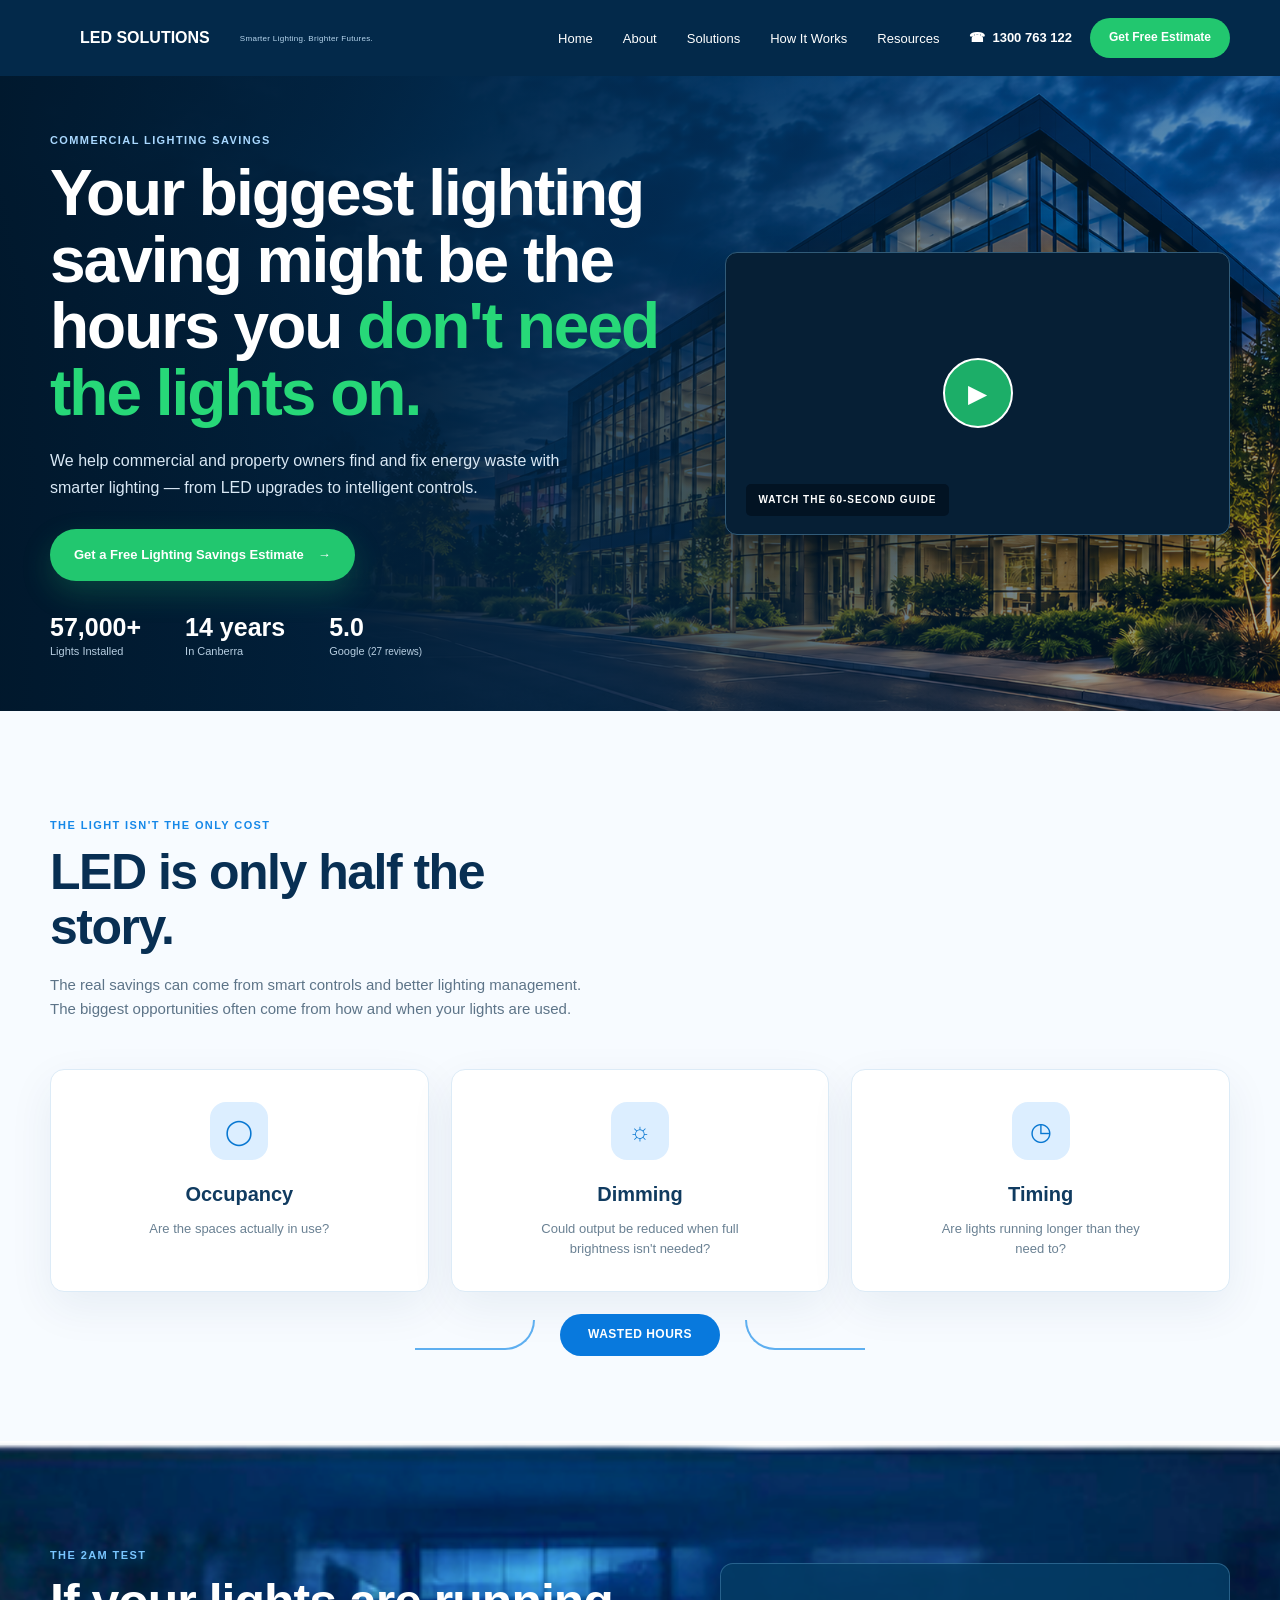
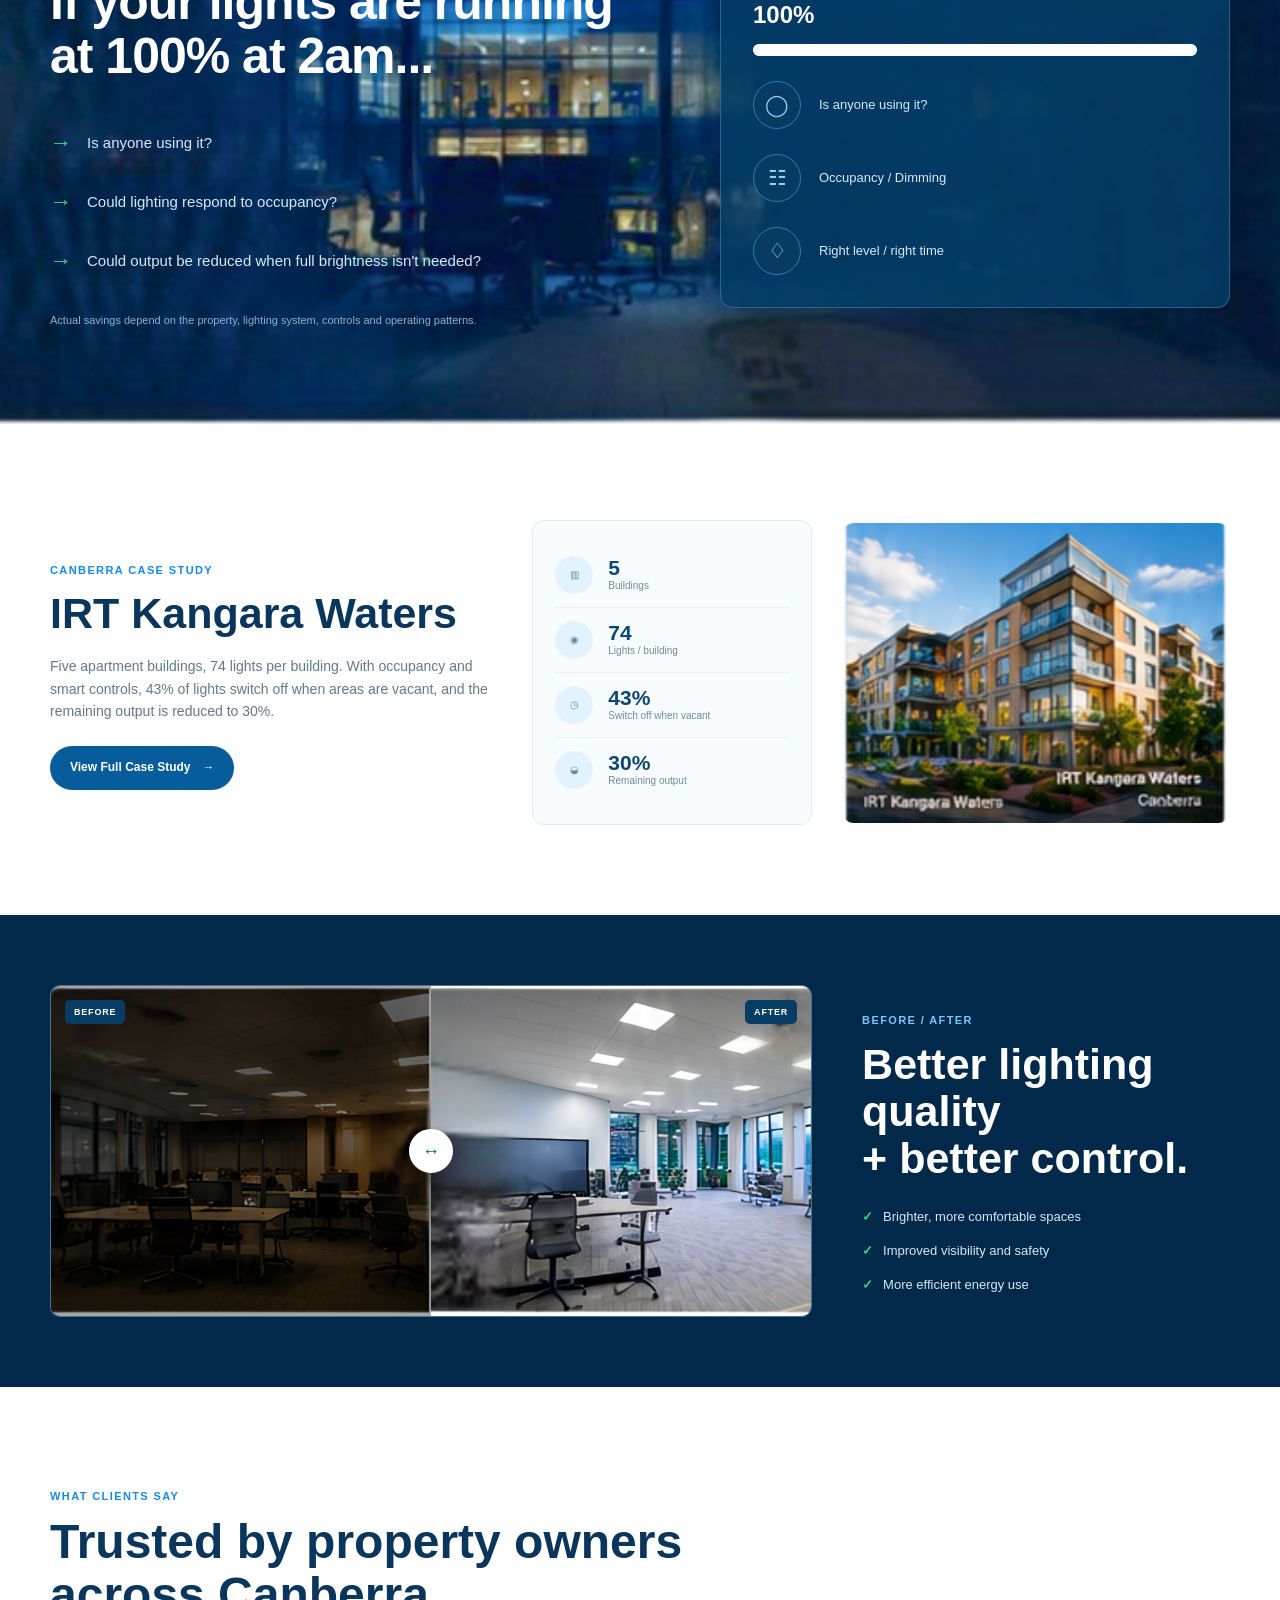
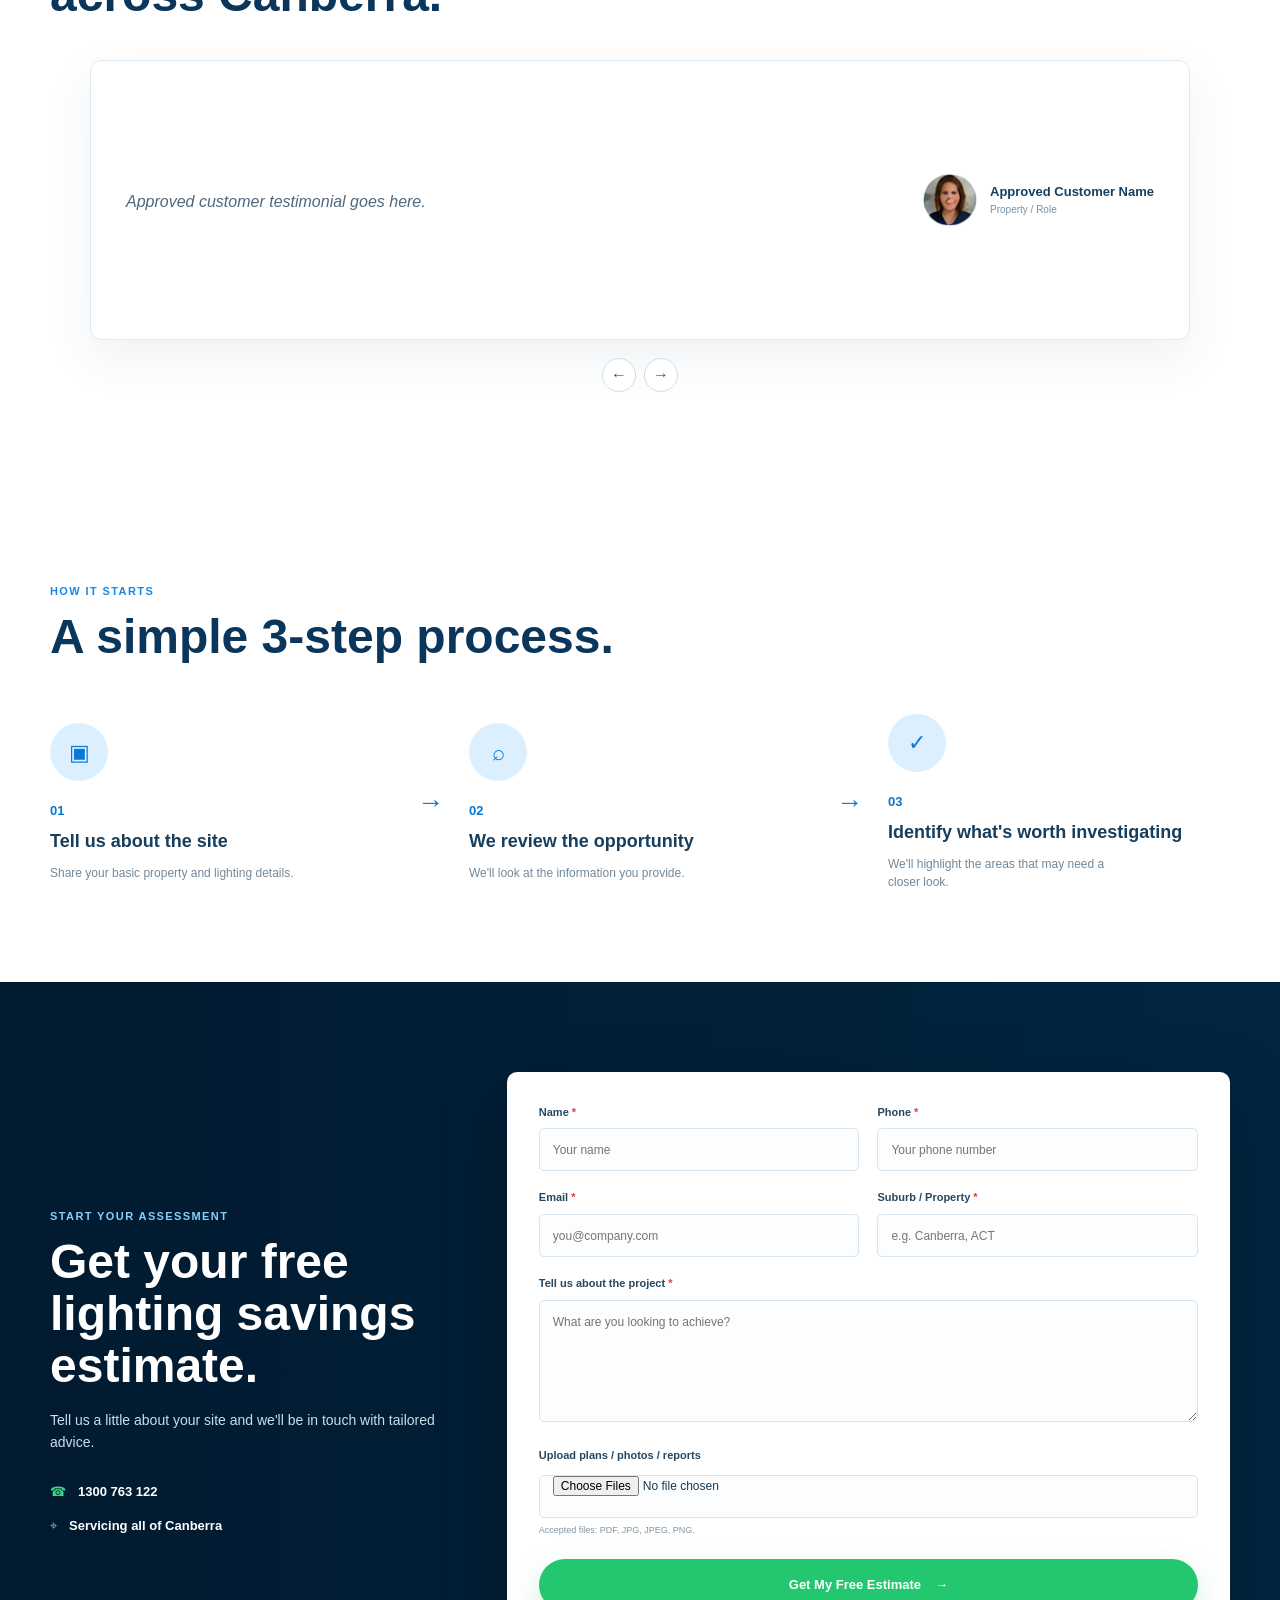
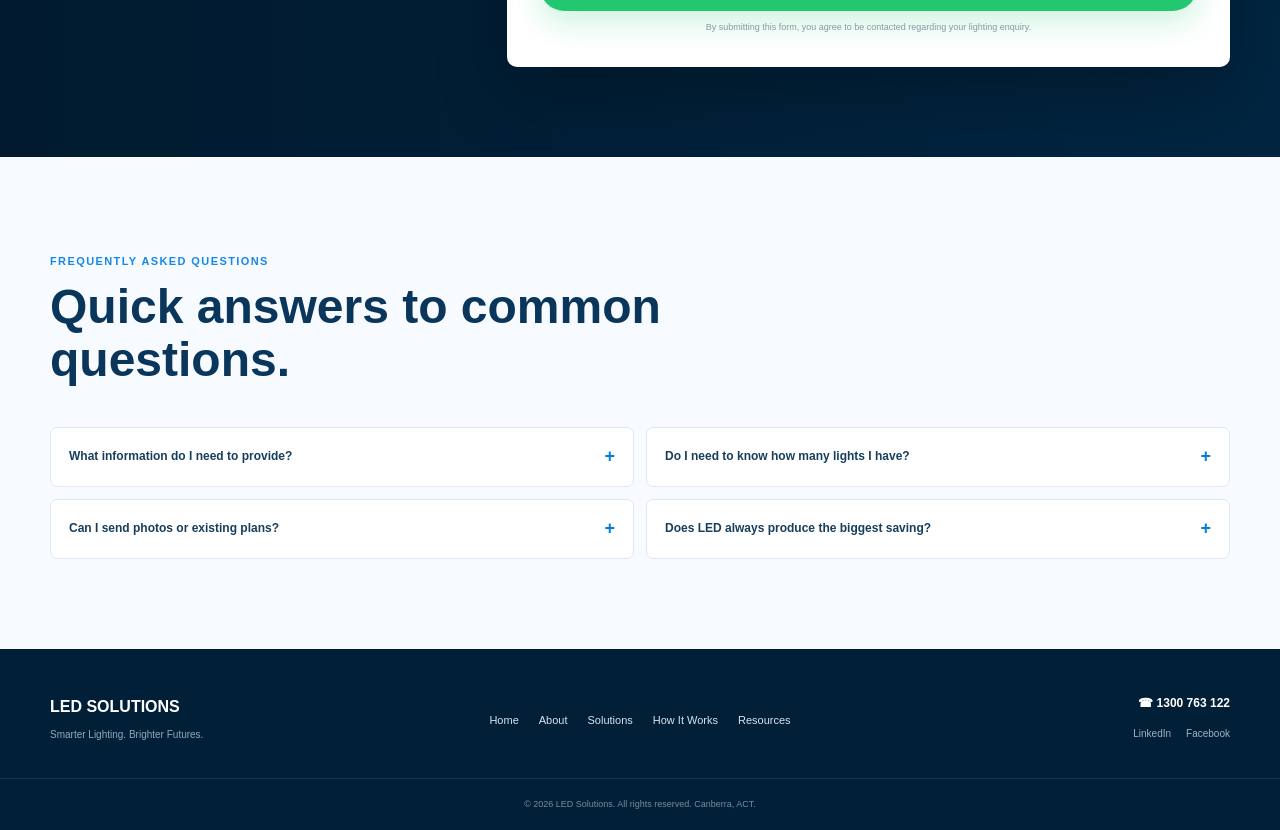
==== index.html @ 2a9ddc17 "Add files via upload" ====
<!DOCTYPE html>
<html lang="en">
<head>
    <meta charset="UTF-8">
    <meta name="viewport" content="width=device-width, initial-scale=1.0">

    <title>Commercial Lighting Savings | LED Solutions</title>

    <meta
        name="description"
        content="Discover where smarter commercial lighting controls can help reduce wasted lighting hours. Get a free lighting savings estimate from LED Solutions."
    >

    <link rel="stylesheet" href="css/home.css">
</head>

<body>

    <header class="site-header">

        <div class="container header-container">

            <!-- Logo -->
            <a href="index.html" class="logo">
                <a href="index.html" class="logo-left" ><b>LED SOLUTIONS</b></a>

                <span class="logo-tagline">
                    Smarter Lighting. Brighter Futures.
                </span>
            </a>


            <!-- Main Navigation -->
            <nav class="main-navigation" aria-label="Main navigation">

                <ul class="nav-list">

                    <li>
                        <a href="index.html">Home</a>
                    </li>

                    <li>
                        <a href="#about">About</a>
                    </li>

                    <li>
                        <a href="#solutions">Solutions</a>
                    </li>

                    <li>
                        <a href="#process">How It Works</a>
                    </li>

                    <li>
                        <a href="#resources">Resources</a>
                    </li>

                </ul>

            </nav>


            <!-- Header Actions -->
            <div class="header-actions">

                <a
                    href="tel:1300763122"
                    class="phone-link"
                >
                    <span class="phone-icon">☎</span>
                    <span>1300 763 122</span>
                </a>

                <a
                    href="#estimate"
                    class="header-cta"
                >
                    Get Free Estimate
                </a>

            </div>

        </div>

    </header>



    <main id="home">

        <section class="hero-section">

            <div class="hero-background">

                <img
                    src="image/image1.png"
                    alt="Commercial building illuminated at night"
                >

            </div>


            <div class="container hero-container">

                <div class="hero-content">

                    <span class="eyebrow">
                        Commercial Lighting Savings
                    </span>


                    <h1>
                        Your biggest lighting saving might be the hours
                        you <span>don't need the lights on.</span>
                    </h1>


                    <p class="hero-description">
                        We help commercial and property owners find and fix
                        energy waste with smarter lighting — from LED upgrades
                        to intelligent controls.
                    </p>


                    <a
                        href="#estimate"
                        class="primary-button"
                    >
                        Get a Free Lighting Savings Estimate
                        <span aria-hidden="true">→</span>
                    </a>


                    <!-- Trust / Proof -->
                    <div class="hero-stats">

                        <div class="hero-stat">

                            <strong>57,000+</strong>

                            <span>
                                Lights Installed
                            </span>

                        </div>


                        <div class="hero-stat">

                            <strong>14 years</strong>

                            <span>
                                In Canberra
                            </span>

                        </div>


                        <div class="hero-stat">

                            <strong>5.0</strong>

                            <span>
                                Google
                                <small>(27 reviews)</small>
                            </span>

                        </div>

                    </div>

                </div>



                <!-- VSL -->
                <div class="hero-video">
                    <video class="hero-video-player" preload="metadata" poster="images/video-poster.jpg">
                        <source src="videos/commercial_led_lighting_retrofit_60s.mp4" type="video/mp4">
                        Browser Anda tidak mendukung video HTML5.
                    </video>
                    <button class="video-play-button" aria-label="Play video">
                        ▶
                    </button>
                    <div class="video-overlay">
                        <span>WATCH THE 60-SECOND GUIDE</span>
                    </div>
                </div>

            </div>

        </section>

        <section
            id="solutions"
            class="lighting-factors-section"
        >

            <div class="container">

                <div class="section-introduction">

                    <span class="eyebrow">
                        The Light Isn't The Only Cost
                    </span>

                    <h2>
                        LED is only half the story.
                    </h2>

                    <p>
                        The real savings can come from smart controls and
                        better lighting management. The biggest opportunities
                        often come from how and when your lights are used.
                    </p>

                </div>



                <div class="lighting-factors">

                    <!-- Occupancy -->
                    <article class="factor-card">

                        <div class="factor-icon">
                            <span aria-hidden="true">◯</span>
                        </div>

                        <h3>
                            Occupancy
                        </h3>

                        <p>
                            Are the spaces actually in use?
                        </p>

                    </article>


                    <!-- Dimming -->
                    <article class="factor-card">

                        <div class="factor-icon">
                            <span aria-hidden="true">☼</span>
                        </div>

                        <h3>
                            Dimming
                        </h3>

                        <p>
                            Could output be reduced when full brightness
                            isn't needed?
                        </p>

                    </article>


                    <!-- Timing -->
                    <article class="factor-card">

                        <div class="factor-icon">
                            <span aria-hidden="true">◷</span>
                        </div>

                        <h3>
                            Timing
                        </h3>

                        <p>
                            Are lights running longer than they need to?
                        </p>

                    </article>

                </div>



                <div class="wasted-hours">

                    <span class="connector connector-left"></span>

                    <strong>
                        WASTED HOURS
                    </strong>

                    <span class="connector connector-right"></span>

                </div>

            </div>

        </section>

        <section class="two-am-section">

            <div class="two-am-background">

                <img
                    src="image/Desain tanpa judul (6).png"
                    alt="Commercial office at night"
                >

            </div>


            <div class="container two-am-container">

                <div class="two-am-content">

                    <span class="eyebrow">
                        The 2AM Test
                    </span>


                    <h2>
                        If your lights are running
                        at 100% at 2am...
                    </h2>


                    <div class="two-am-questions">

                        <div class="question-item">

                            <span class="question-arrow">
                                →
                            </span>

                            <p>
                                Is anyone using it?
                            </p>

                        </div>


                        <div class="question-item">

                            <span class="question-arrow">
                                →
                            </span>

                            <p>
                                Could lighting respond to occupancy?
                            </p>

                        </div>


                        <div class="question-item">

                            <span class="question-arrow">
                                →
                            </span>

                            <p>
                                Could output be reduced when full
                                brightness isn't needed?
                            </p>

                        </div>

                    </div>


                    <p class="section-note">
                        Actual savings depend on the property, lighting
                        system, controls and operating patterns.
                    </p>

                </div>



                <!-- Lighting Logic Diagram -->

                <div class="lighting-logic-card">

                    <div class="lighting-percentage">

                        <strong>100%</strong>

                        <div class="percentage-bar">
                            <span></span>
                        </div>

                    </div>


                    <div class="logic-step">

                        <span class="logic-icon">
                            ◯
                        </span>

                        <p>
                            Is anyone using it?
                        </p>

                    </div>


                    <div class="logic-step">

                        <span class="logic-icon">
                            ☷
                        </span>

                        <p>
                            Occupancy / Dimming
                        </p>

                    </div>


                    <div class="logic-step">

                        <span class="logic-icon">
                            ♢
                        </span>

                        <p>
                            Right level / right time
                        </p>

                    </div>

                </div>

            </div>

        </section>

        <section class="case-study-section">

            <div class="container case-study-container">

                <div class="case-study-content">

                    <span class="eyebrow">
                        Canberra Case Study
                    </span>


                    <h2>
                        IRT Kangara Waters
                    </h2>


                    <p>
                        Five apartment buildings, 74 lights per building.
                        With occupancy and smart controls, 43% of lights
                        switch off when areas are vacant, and the remaining
                        output is reduced to 30%.
                    </p>


                    <a
                        href="#"
                        class="secondary-button"
                    >
                        View Full Case Study
                        <span aria-hidden="true">→</span>
                    </a>

                </div>



                <!-- Case Study Metrics -->

                <div class="case-study-metrics">

                    <div class="metric">

                        <span class="metric-icon">
                            ▥
                        </span>

                        <div>
                            <strong>5</strong>

                            <span>
                                Buildings
                            </span>
                        </div>

                    </div>


                    <div class="metric">

                        <span class="metric-icon">
                            ◉
                        </span>

                        <div>
                            <strong>74</strong>

                            <span>
                                Lights / building
                            </span>
                        </div>

                    </div>


                    <div class="metric">

                        <span class="metric-icon">
                            ◷
                        </span>

                        <div>
                            <strong>43%</strong>

                            <span>
                                Switch off when vacant
                            </span>
                        </div>

                    </div>


                    <div class="metric">

                        <span class="metric-icon">
                            ◒
                        </span>

                        <div>
                            <strong>30%</strong>

                            <span>
                                Remaining output
                            </span>
                        </div>

                    </div>

                </div>



                <!-- Case Study Image -->

                <div class="case-study-image">

                    <img
                        src="image/Desain tanpa judul (7).png"
                        alt="IRT Kangara Waters in Canberra"
                    >

                    <span class="image-caption">
                        
                    </span>

                </div>

            </div>

        </section>

        <section class="before-after-section">

            <div class="container before-after-container">

                <div class="before-after-visual">

                    <!--
                        Replace these images with approved client assets.
                    -->

                    <div class="before-image">

                        <span class="comparison-label">
                            BEFORE
                        </span>

                        <img
                            src="image/Desain tanpa judul (9).png"
                            alt="Commercial lighting before improvement"
                        >

                    </div>


                    <div class="after-image">

                        <span class="comparison-label">
                            AFTER
                        </span>

                        <img
                            src="image/Desain tanpa judul (8).png"
                            alt="Commercial lighting after improvement"
                        >

                    </div>


                    <button
                        type="button"
                        class="comparison-handle"
                        aria-label="Compare before and after lighting"
                    >
                        ↔
                    </button>

                </div>



                <div class="before-after-content">

                    <span class="eyebrow">
                        Before / After
                    </span>


                    <h2>
                        Better lighting quality
                        <br>
                        + better control.
                    </h2>


                    <ul class="benefit-list">

                        <li>
                            <span>✓</span>
                            Brighter, more comfortable spaces
                        </li>

                        <li>
                            <span>✓</span>
                            Improved visibility and safety
                        </li>

                        <li>
                            <span>✓</span>
                            More efficient energy use
                        </li>

                    </ul>

                </div>

            </div>

        </section>

        <section class="testimonials-section">

            <div class="container">

                <div class="section-heading">

                    <span class="eyebrow">
                        What Clients Say
                    </span>


                    <h2>
                        Trusted by property owners
                        across Canberra.
                    </h2>

                </div>



                <div class="testimonial-card">
                
                    <div class="testimonial-quote">

                        <span class="quote-mark">
                            
                        </span>

                        <!--
                            IMPORTANT:
                            Replace this placeholder with an approved
                            customer testimonial supplied by the client.
                        -->

                        <blockquote>
                            Approved customer testimonial goes here.
                        </blockquote>

                    </div>


                    <div class="testimonial-author">

                        <div class="testimonial-avatar">

                            <img
                                src="image/Desain tanpa judul (10).png"
                                alt="Customer testimonial"
                            >

                        </div>


                        <div>

                            <strong>
                                Approved Customer Name
                            </strong>

                            <span>
                                Property / Role
                            </span>

                        </div>

                    </div>

                </div>



                <div class="testimonial-controls">

                    <button
                        type="button"
                        aria-label="Previous testimonial"
                    >
                        ←
                    </button>

                    <button
                        type="button"
                        aria-label="Next testimonial"
                    >
                        →
                    </button>

                </div>

            </div>

        </section>

        <section
            id="process"
            class="process-section"
        >

            <div class="container">

                <div class="section-heading">

                    <span class="eyebrow">
                        How It Starts
                    </span>


                    <h2>
                        A simple 3-step process.
                    </h2>

                </div>



                <div class="process-steps">

                    <!-- Step 01 -->
                    <article class="process-step">

                        <div class="process-icon">
                            <span aria-hidden="true">▣</span>
                        </div>


                        <div class="process-number">
                            01
                        </div>


                        <h3>
                            Tell us about the site
                        </h3>


                        <p>
                            Share your basic property and lighting details.
                        </p>

                    </article>



                    <span
                        class="process-arrow"
                        aria-hidden="true"
                    >
                        →
                    </span>



                    <!-- Step 02 -->
                    <article class="process-step">

                        <div class="process-icon">
                            <span aria-hidden="true">⌕</span>
                        </div>


                        <div class="process-number">
                            02
                        </div>


                        <h3>
                            We review the opportunity
                        </h3>


                        <p>
                            We'll look at the information you provide.
                        </p>

                    </article>



                    <span
                        class="process-arrow"
                        aria-hidden="true"
                    >
                        →
                    </span>



                    <!-- Step 03 -->
                    <article class="process-step">

                        <div class="process-icon">
                            <span aria-hidden="true">✓</span>
                        </div>


                        <div class="process-number">
                            03
                        </div>


                        <h3>
                            Identify what's worth investigating
                        </h3>


                        <p>
                            We'll highlight the areas that may need
                            a closer look.
                        </p>

                    </article>

                </div>

            </div>

        </section>

        <section
            id="estimate"
            class="estimate-section"
        >

            <div class="estimate-background">

                <img
                    src="assets/images/commercial-building-evening.jpg"
                    alt=""
                    aria-hidden="true"
                >

            </div>


            <div class="container estimate-container">

                <div class="estimate-introduction">

                    <span class="eyebrow">
                        Start Your Assessment
                    </span>


                    <h2>
                        Get your free lighting
                        savings estimate.
                    </h2>


                    <p>
                        Tell us a little about your site and we'll be
                        in touch with tailored advice.
                    </p>


                    <div class="contact-details">

                        <a
                            href="tel:1300763122"
                            class="contact-detail"
                        >
                            <span>☎</span>
                            <strong>1300 763 122</strong>
                        </a>


                        <div class="contact-detail">

                            <span>⌖</span>

                            <strong>
                                Servicing all of Canberra
                            </strong>

                        </div>

                    </div>

                </div>



                <!-- Lead Form -->

                <form
                    class="estimate-form"
                    id="lighting-estimate-form"
                    action="#"
                    method="post"
                    enctype="multipart/form-data"
                >

                    <div class="form-row">

                        <div class="form-group">

                            <label for="name">
                                Name
                                <span>*</span>
                            </label>

                            <input
                                type="text"
                                id="name"
                                name="name"
                                placeholder="Your name"
                                required
                            >

                        </div>


                        <div class="form-group">

                            <label for="phone">
                                Phone
                                <span>*</span>
                            </label>

                            <input
                                type="tel"
                                id="phone"
                                name="phone"
                                placeholder="Your phone number"
                                required
                            >

                        </div>

                    </div>



                    <div class="form-row">

                        <div class="form-group">

                            <label for="email">
                                Email
                                <span>*</span>
                            </label>

                            <input
                                type="email"
                                id="email"
                                name="email"
                                placeholder="you@company.com"
                                required
                            >

                        </div>


                        <div class="form-group">

                            <label for="property">
                                Suburb / Property
                                <span>*</span>
                            </label>

                            <input
                                type="text"
                                id="property"
                                name="property"
                                placeholder="e.g. Canberra, ACT"
                                required
                            >

                        </div>

                    </div>



                    <div class="form-group">

                        <label for="project-details">
                            Tell us about the project
                            <span>*</span>
                        </label>

                        <textarea
                            id="project-details"
                            name="project_details"
                            rows="5"
                            placeholder="What are you looking to achieve?"
                            required
                        ></textarea>

                    </div>



                    <div class="form-group">

                        <label for="attachments">
                            Upload plans / photos / reports
                        </label>

                        <input
                            type="file"
                            id="attachments"
                            name="attachments[]"
                            accept=".pdf,.jpg,.jpeg,.png"
                            multiple
                        >

                        <small>
                            Accepted files: PDF, JPG, JPEG, PNG.
                        </small>

                    </div>



                    <button
                        type="submit"
                        class="primary-button form-submit"
                    >
                        Get My Free Estimate
                        <span aria-hidden="true">→</span>
                    </button>


                    <p class="form-disclaimer">
                        By submitting this form, you agree to be contacted
                        regarding your lighting enquiry.
                    </p>

                </form>

            </div>

        </section>

        <section
            id="resources"
            class="faq-section"
        >

            <div class="container">

                <div class="section-heading">

                    <span class="eyebrow">
                        Frequently Asked Questions
                    </span>


                    <h2>
                        Quick answers to common questions.
                    </h2>

                </div>



                <div class="faq-list">

                    <details class="faq-item">

                        <summary>
                            What information do I need to provide?

                            <span aria-hidden="true">
                                +
                            </span>
                        </summary>

                        <div class="faq-answer">

                            <p>
                                Basic property and lighting information
                                is enough to start. You can also upload
                                relevant plans, photos or reports.
                            </p>

                        </div>

                    </details>



                    <details class="faq-item">

                        <summary>
                            Do I need to know how many lights I have?

                            <span aria-hidden="true">
                                +
                            </span>
                        </summary>

                        <div class="faq-answer">

                            <p>
                                No. Provide whatever information you have
                                available and the team can review the
                                opportunity from there.
                            </p>

                        </div>

                    </details>



                    <details class="faq-item">

                        <summary>
                            Can I send photos or existing plans?

                            <span aria-hidden="true">
                                +
                            </span>
                        </summary>

                        <div class="faq-answer">

                            <p>
                                Yes. The enquiry form allows you to upload
                                relevant plans, photos and reports.
                            </p>

                        </div>

                    </details>



                    <details class="faq-item">

                        <summary>
                            Does LED always produce the biggest saving?

                            <span aria-hidden="true">
                                +
                            </span>
                        </summary>

                        <div class="faq-answer">

                            <p>
                                Not necessarily. Lighting controls,
                                occupancy patterns, dimming and operating
                                hours can also affect the opportunity.
                            </p>

                        </div>

                    </details>

                </div>

            </div>

        </section>



    </main>

    <footer class="site-footer">

        <div class="container footer-container">

            <div class="footer-brand">

                <a href="index.html" class="logo"><b>LED SOLUTIONS</b></a>
                <p>
                    Smarter Lighting. Brighter Futures.
                </p>

            </div>



            <nav
                class="footer-navigation"
                aria-label="Footer navigation"
            >

                <ul>

                    <li>
                        <a href="index.html">Home</a>
                    </li>

                    <li>
                        <a href="#about">About</a>
                    </li>

                    <li>
                        <a href="#solutions">Solutions</a>
                    </li>

                    <li>
                        <a href="#process">How It Works</a>
                    </li>

                    <li>
                        <a href="#resources">Resources</a>
                    </li>

                </ul>

            </nav>



            <div class="footer-contact">

                <a href="tel:1300763122">
                    ☎ 1300 763 122
                </a>

                <div class="social-links">

                    <a
                        href="#"
                        aria-label="LinkedIn"
                    >
                        LinkedIn
                    </a>

                    <a
                        href="#"
                        aria-label="Facebook"
                    >
                        Facebook
                    </a>

                </div>

            </div>
        </div>



        <div class="footer-bottom">
            <p>
                © 2026 LED Solutions.
                All rights reserved.
                Canberra, ACT.
            </p>

        </div>

    </footer>

    <div class="mobile-sticky-cta">

        <a
            href="tel:1300763122"
            class="mobile-phone-button"
        >
            ☎
            <span>1300 763 122</span>
        </a>

        <a
            href="#estimate"
            class="mobile-estimate-button"
        >
            Get Estimate
        </a>

    </div>

</body>

<script src="javascript/home.js"></script>
</html>
---- css/home.css ----
* {
    margin: 0;
    padding: 0;
    box-sizing: border-box;
}

html {
    scroll-behavior: smooth;
}

body {
    font-family: Arial, Helvetica, sans-serif;
    background: #ffffff;
    color: #102a43;
    line-height: 1.6;
    overflow-x: hidden;
}

img {
    display: block;
    width: 100%;
    max-width: 100%;
}

a {
    color: #102a43;
    text-decoration: none;
}

button,
input,
textarea {
    font: inherit;
}

button {
    cursor: pointer;
}

ul {
    list-style: none;
}

.container {
    width: min(1180px, calc(100% - 48px));
    margin: 0 auto;
}

.site-header {
    position: relative;
    z-index: 100;
    width: 100%;
    background: #03294a;
    color: #ffffff;
}

.header-container {
    min-height: 76px;
    display: flex;
    align-items: center;
    justify-content: space-between;
    gap: 30px;
}

.logo {
    display: inline-flex;
    flex-direction: column;
    align-items: flex-start;
    color: #ffffff;
}

.logo-left {
    text-decoration: none;
    color: #fff;
}

.logo-tagline {
    margin-top: 2px;
    color: #b8d7ef;
    font-size: 8px;
    letter-spacing: 0.3px;
}

.main-navigation {
    margin-left: auto;
}

.nav-list {
    display: flex;
    align-items: center;
    gap: 30px;
}

.nav-list a {
    position: relative;
    color: #ffffff;
    font-size: 13px;
    font-weight: 500;
    transition: color 0.25s ease;
}

.nav-list a:hover {
    color: #46d88a;
}

.nav-list a::after {
    content: "";
    position: absolute;
    left: 0;
    bottom: -7px;
    width: 0;
    height: 2px;
    background: #46d88a;
    transition: width 0.25s ease;
}

.nav-list a:hover::after {
    width: 100%;
}

.header-actions {
    display: flex;
    align-items: center;
    gap: 18px;
}

.phone-link {
    display: flex;
    align-items: center;
    gap: 7px;
    color: #ffffff;
    font-size: 13px;
    font-weight: 600;
    white-space: nowrap;
}

.phone-link:hover {
    color: #46d88a;
}

.phone-icon {
    color: #ffffff;
}

.header-cta {
    display: inline-flex;
    align-items: center;
    justify-content: center;
    min-height: 40px;
    padding: 0 19px;
    border-radius: 22px;
    background: #22c76f;
    color: #ffffff;
    font-size: 12px;
    font-weight: 700;
    transition: background 0.25s ease, transform 0.25s ease;
}

.header-cta:hover {
    background: #18ad5d;
    color: #ffffff;
    transform: translateY(-2px);
}

.hero-section {
    position: relative;
    min-height: 560px;
    display: flex;
    align-items: center;
    overflow: hidden;
    background: #03294a;
    color: #ffffff;
}

.hero-background {
    position: absolute;
    inset: 0;
    z-index: 0;
}

.hero-background::after {
    content: "";
    position: absolute;
    inset: 0;
    background: linear-gradient(90deg, rgba(1, 24, 44, 0.96) 0%, rgba(2, 37, 67, 0.82) 45%, rgba(2, 37, 67, 0.35) 100%);
}

.hero-background img {
    width: 100%;
    height: 100%;
    object-fit: cover;
}

.hero-container {
    position: relative;
    z-index: 2;
    min-height: 560px;
    display: grid;
    grid-template-columns: 1fr 0.82fr;
    align-items: center;
    gap: 60px;
    padding-top: 50px;
    padding-bottom: 50px;
}

.hero-content {
    max-width: 650px;
}

.eyebrow {
    display: inline-block;
    margin-bottom: 13px;
    color: #1688e8;
    font-size: 11px;
    font-weight: 800;
    letter-spacing: 1.4px;
    line-height: 1.3;
    text-transform: uppercase;
}

.hero-section .eyebrow {
    color: #a9d8ff;
}

.hero-content h1 {
    max-width: 690px;
    color: #ffffff;
    font-size: clamp(40px, 5vw, 66px);
    font-weight: 800;
    line-height: 1.04;
    letter-spacing: -2px;
}

.hero-content h1 span {
    color: #27d878;
}

.hero-description {
    max-width: 560px;
    margin-top: 22px;
    color: #d9e8f5;
    font-size: 16px;
    line-height: 1.65;
}

.primary-button {
    display: inline-flex;
    align-items: center;
    justify-content: center;
    gap: 14px;
    min-height: 52px;
    margin-top: 28px;
    padding: 0 24px;
    border: none;
    border-radius: 28px;
    background: #22c76f;
    color: #ffffff;
    font-size: 13px;
    font-weight: 800;
    box-shadow: 0 12px 30px rgba(34, 199, 111, 0.22);
    transition: background 0.25s ease, transform 0.25s ease, box-shadow 0.25s ease;
}

.primary-button:hover {
    background: #17aa5b;
    color: #ffffff;
    transform: translateY(-3px);
    box-shadow: 0 16px 35px rgba(34, 199, 111, 0.32);
}

.hero-stats {
    display: flex;
    align-items: flex-start;
    gap: 44px;
    margin-top: 34px;
}

.hero-stat {
    display: flex;
    flex-direction: column;
    gap: 3px;
}

.hero-stat strong {
    color: #ffffff;
    font-size: 25px;
    font-weight: 800;
    line-height: 1;
}

.hero-stat span {
    color: #b7cee1;
    font-size: 11px;
}

.hero-stat small {
    color: #b7cee1;
    font-size: 10px;
}

.hero-video {
    position: relative;
    overflow: hidden;
    width: 100%;
    aspect-ratio: 16 / 9;
    border: 1px solid #315b78;
    border-radius: 12px;
    background: #061f35;
    box-shadow: 0 25px 60px rgba(0, 0, 0, 0.3);
}

.hero-video-player {
    display: block;
    width: 100%;
    height: 100%;
    object-fit: cover;
}

.video-overlay {
    position: absolute;
    left: 20px;
    bottom: 18px;
    z-index: 2;
    padding: 8px 12px;
    border-radius: 5px;
    background: rgba(0, 15, 30, 0.75);
    color: #ffffff;
    font-size: 10px;
    font-weight: 700;
    letter-spacing: 1px;
    pointer-events: none;
}

.video-play-button {
    position: absolute;
    top: 50%;
    left: 50%;
    z-index: 3;
    display: flex;
    align-items: center;
    justify-content: center;
    width: 70px;
    height: 70px;
    padding: 0;
    border: 2px solid #ffffff;
    border-radius: 50%;
    background: rgba(30, 190, 110, 0.9);
    color: #ffffff;
    font-size: 25px;
    transform: translate(-50%, -50%);
    cursor: pointer;
    transition: transform 0.3s ease, background 0.3s ease;
}

.video-play-button:hover {
    background: #20c878;
    transform: translate(-50%, -50%) scale(1.08);
}

.hero-video.playing .video-play-button {
    opacity: 0;
    pointer-events: none;
}

.lighting-factors-section {
    padding: 100px 0 85px;
    background: #f7fbff;
    color: #102a43;
}

.lighting-factors-section .section-introduction {
    max-width: 560px;
}

.lighting-factors-section h2 {
    color: #082f53;
    font-size: clamp(34px, 4vw, 50px);
    line-height: 1.1;
    letter-spacing: -1.5px;
}

.lighting-factors-section .section-introduction p {
    margin-top: 18px;
    color: #5d7488;
    font-size: 15px;
}

.lighting-factors {
    display: grid;
    grid-template-columns: repeat(3, 1fr);
    gap: 22px;
    margin-top: 48px;
}

.factor-card {
    min-height: 220px;
    padding: 32px 25px;
    border: 1px solid #dcebf7;
    border-radius: 14px;
    background: #ffffff;
    text-align: center;
    box-shadow: 0 15px 45px rgba(10, 62, 100, 0.07);
    transition: transform 0.25s ease, box-shadow 0.25s ease;
}

.factor-card:hover {
    transform: translateY(-7px);
    box-shadow: 0 20px 50px rgba(10, 62, 100, 0.13);
}

.factor-icon {
    width: 58px;
    height: 58px;
    display: flex;
    align-items: center;
    justify-content: center;
    margin: 0 auto 18px;
    border-radius: 16px;
    background: #dceeff;
    color: #0877d1;
    font-size: 25px;
}

.factor-card h3 {
    color: #103b60;
    font-size: 20px;
}

.factor-card p {
    max-width: 210px;
    margin: 9px auto 0;
    color: #6a8193;
    font-size: 13px;
    line-height: 1.55;
}

.wasted-hours {
    display: flex;
    align-items: center;
    justify-content: center;
    gap: 25px;
    margin-top: 22px;
}

.wasted-hours strong {
    min-width: 160px;
    padding: 11px 24px;
    border-radius: 30px;
    background: #0879dd;
    color: #ffffff;
    font-size: 12px;
    text-align: center;
    letter-spacing: 0.5px;
}

.connector {
    width: 120px;
    height: 30px;
    border-bottom: 2px solid #5eaff0;
}

.connector-left {
    border-right: 2px solid #5eaff0;
    border-radius: 0 0 40px 0;
}

.connector-right {
    border-left: 2px solid #5eaff0;
    border-radius: 0 0 0 40px;
}

.two-am-section {
    position: relative;
    overflow: hidden;
    padding: 100px 0;
    background: #03294a;
    color: #ffffff;
}

.two-am-background {
    position: absolute;
    inset: 0;
}

.two-am-background::after {
    content: "";
    position: absolute;
    inset: 0;
}

.two-am-background img {
    width: 100%;
    height: 100%;
    object-fit: cover;
}

.two-am-container {
    position: relative;
    z-index: 2;
    display: grid;
    grid-template-columns: 1fr 0.85fr;
    align-items: center;
    gap: 70px;
}

.two-am-section .eyebrow {
    color: #79c6ff;
}

.two-am-content h2 {
    max-width: 620px;
    color: #ffffff;
    font-size: clamp(34px, 4vw, 50px);
    line-height: 1.08;
    letter-spacing: -1px;
}

.two-am-questions {
    margin-top: 30px;
}

.question-item {
    display: flex;
    align-items: center;
    gap: 15px;
    padding: 12px 0;
}

.question-arrow {
    color: #39d981;
    font-size: 22px;
}

.question-item p {
    color: #d7e8f4;
    font-size: 15px;
}

.section-note {
    max-width: 470px;
    margin-top: 22px;
    color: #8eb2cb;
    font-size: 11px;
}

.lighting-logic-card {
    padding: 32px;
    border: 1px solid rgba(122, 193, 236, 0.3);
    border-radius: 13px;
    background: rgba(4, 61, 101, 0.83);
    box-shadow: 0 25px 60px rgba(0, 0, 0, 0.2);
}

.lighting-percentage strong {
    color: #ffffff;
    font-size: 24px;
}

.percentage-bar {
    width: 100%;
    height: 12px;
    margin-top: 10px;
    overflow: hidden;
    border-radius: 10px;
    background: #d8eaf7;
}

.percentage-bar span {
    display: block;
    width: 100%;
    height: 100%;
    border-radius: 10px;
    background: #ffffff;
}

.logic-step {
    display: flex;
    align-items: center;
    gap: 18px;
    margin-top: 25px;
}

.logic-icon {
    width: 48px;
    height: 48px;
    flex: 0 0 48px;
    display: flex;
    align-items: center;
    justify-content: center;
    border: 1px solid #287cb5;
    border-radius: 50%;
    background: #073b62;
    color: #8ed0ff;
    font-size: 21px;
}

.logic-step p {
    color: #d5e9f8;
    font-size: 13px;
}

.case-study-section {
    padding: 90px 0;
    background: #ffffff;
    color: #102a43;
}

.case-study-container {
    display: grid;
    grid-template-columns: 1.05fr 0.65fr 0.9fr;
    align-items: center;
    gap: 30px;
}

.case-study-content h2 {
    color: #0b365c;
    font-size: clamp(30px, 4vw, 43px);
    line-height: 1.1;
}

.case-study-content p {
    max-width: 500px;
    margin-top: 18px;
    color: #62798c;
    font-size: 14px;
}

.secondary-button {
    display: inline-flex;
    align-items: center;
    gap: 12px;
    margin-top: 24px;
    padding: 12px 20px;
    border-radius: 22px;
    background: #075c9c;
    color: #ffffff;
    font-size: 12px;
    font-weight: 700;
    transition: background 0.25s ease, transform 0.25s ease;
}

.secondary-button:hover {
    background: #034574;
    color: #ffffff;
    transform: translateY(-2px);
}

.case-study-metrics {
    padding: 22px;
    border: 1px solid #dcebf6;
    border-radius: 12px;
    background: #f8fcff;
}

.metric {
    display: flex;
    align-items: center;
    gap: 15px;
    padding: 13px 0;
    border-bottom: 1px solid #e4eff7;
}

.metric:last-child {
    border-bottom: none;
}

.metric-icon {
    width: 38px;
    height: 38px;
    display: flex;
    align-items: center;
    justify-content: center;
    border-radius: 50%;
    background: #e3f2ff;
    color: #0878d2;
}

.metric div {
    display: flex;
    flex-direction: column;
}

.metric strong {
    color: #0a4774;
    font-size: 21px;
    line-height: 1;
}

.metric span {
    color: #72889a;
    font-size: 10px;
}

.case-study-image {
    position: relative;
    overflow: hidden;
    min-height: 300px;
    border-radius: 12px;
}

.case-study-image img {
    width: 100%;
    height: 300px;
    object-fit: cover;
}

.image-caption {
    position: absolute;
    right: 14px;
    bottom: 12px;
    left: 14px;
    color: #ffffff;
    font-size: 10px;
    text-shadow: 0 2px 5px rgba(0, 0, 0, 0.6);
}

.before-after-section {
    padding: 70px 0;
    background: #03294a;
    color: #ffffff;
}

.before-after-container {
    display: grid;
    grid-template-columns: 1.45fr 0.7fr;
    align-items: center;
    gap: 50px;
}

.before-after-visual {
    position: relative;
    display: grid;
    grid-template-columns: 1fr 1fr;
    overflow: hidden;
    min-height: 330px;
    border: 1px solid #48728f;
    border-radius: 10px;
}

.before-image,
.after-image {
    position: relative;
    overflow: hidden;
}

.before-image img,
.after-image img {
    width: 100%;
    height: 330px;
    object-fit: cover;
}

.before-image img {
    filter: brightness(0.65);
}

.comparison-label {
    position: absolute;
    top: 14px;
    z-index: 3;
    padding: 5px 9px;
    border-radius: 5px;
    background: #073d62;
    color: #ffffff;
    font-size: 9px;
    font-weight: 800;
    letter-spacing: 0.8px;
}

.before-image .comparison-label {
    left: 14px;
}

.after-image .comparison-label {
    right: 14px;
}

.comparison-handle {
    position: absolute;
    top: 50%;
    left: 50%;
    z-index: 5;
    width: 44px;
    height: 44px;
    border: 3px solid #ffffff;
    border-radius: 50%;
    background: #ffffff;
    color: #075b99;
    font-size: 18px;
    transform: translate(-50%, -50%);
    box-shadow: 0 5px 20px rgba(0, 0, 0, 0.25);
}

.before-after-content .eyebrow {
    color: #79c7ff;
}

.before-after-content h2 {
    color: #ffffff;
    font-size: clamp(30px, 4vw, 43px);
    line-height: 1.1;
}

.benefit-list {
    margin-top: 25px;
}

.benefit-list li {
    display: flex;
    align-items: center;
    gap: 10px;
    margin-top: 13px;
    color: #d5e9f6;
    font-size: 13px;
}

.benefit-list li span {
    color: #32d67d;
    font-weight: 800;
}

.testimonials-section {
    padding: 95px 0;
    object-fit: contain;
}

.section-heading {
    max-width: 650px;
}

.section-heading h2 {
    color: #0b365c;
    font-size: clamp(32px, 4vw, 48px);
    line-height: 1.1;
}

.testimonial-card {
    /* 1. Menambahkan overlay gelap transparan di atas background agar teks terbaca jelas di atas gambar */
    background-size: cover;
    background-position: center;
    
    /* 2. Mengatur ukuran card (ubah min-height sesuai kebutuhan tinggi yang Anda inginkan) */
    width: 100%;
    max-width: 1100px;     /* Batasi lebar maksimal agar tidak terlalu melebar */
    min-height: 280px;     /* Atur tinggi minimal card */
    margin: 38px auto 0 auto; /* Posisi otomatis di tengah container */
    
    box-sizing: border-box; /* Agar padding tidak merusak ukuran lebar */
    display: flex;
    align-items: center;
    justify-content: space-between;
    gap: 30px;
    padding: 35px;
    border: 1px solid #dceaf5;
    border-radius: 12px;
    box-shadow: 0 18px 50px rgba(8, 54, 87, 0.07);
}

.testimonial-quote {
    max-width: 600px; /* Membatasi lebar teks agar tidak terlalu panjang dan menutupi gambar */
    flex: 1;          /* Membuat bagian quote fleksibel mengisi ruang tengah */
}

.quote-mark {
    color: #1590e7;
    font-size: 60px;
    line-height: 0.5;
}

.testimonial-quote blockquote {
    margin-top: 5px;
    color: #4e687d;
    font-size: 16px;
    font-style: italic;
    line-height: 1.65;
}

.testimonial-author {
    display: flex;
    align-items: center;
    gap: 13px;
    min-width: 220px;
}

.testimonial-avatar {
    width: 54px;
    height: 54px;
    overflow: hidden;
    border-radius: 50%;
    background: #dceeff;
}

.testimonial-avatar img {
    width: 100%;
    height: 100%;
    object-fit: cover;
}

.testimonial-author div:last-child {
    display: flex;
    flex-direction: column;
}

.testimonial-author strong {
    color: #173f60;
    font-size: 13px;
}

.testimonial-author span {
    color: #7990a0;
    font-size: 10px;
}

.testimonial-controls {
    display: flex;
    justify-content: center;
    gap: 8px;
    margin-top: 18px;
}

.testimonial-controls button {
    width: 34px;
    height: 34px;
    border: 1px solid #c9dfed;
    border-radius: 50%;
    background: #ffffff;
    color: #0c67a6;
}

.process-section {
    padding: 90px 0;
    background: #ffffff;
    color: #102a43;
}

.process-steps {
    display: grid;
    grid-template-columns: 1fr auto 1fr auto 1fr;
    align-items: center;
    gap: 25px;
    margin-top: 50px;
}

.process-step {
    position: relative;
}

.process-icon {
    width: 58px;
    height: 58px;
    display: flex;
    align-items: center;
    justify-content: center;
    margin-bottom: 20px;
    border-radius: 50%;
    background: #dcefff;
    color: #0879d5;
    font-size: 22px;
}

.process-number {
    color: #0878d2;
    font-size: 13px;
    font-weight: 800;
}

.process-step h3 {
    margin-top: 5px;
    color: #173e5d;
    font-size: 18px;
}

.process-step p {
    max-width: 250px;
    margin-top: 8px;
    color: #72889a;
    font-size: 12px;
    line-height: 1.55;
}

.process-arrow {
    color: #087bd6;
    font-size: 27px;
}

.estimate-section {
    position: relative;
    overflow: hidden;
    padding: 90px 0;
    background: #03294a;
    color: #ffffff;
}

.estimate-background {
    position: absolute;
    inset: 0;
}

.estimate-background::after {
    content: "";
    position: absolute;
    inset: 0;
    background: linear-gradient(90deg, rgba(1, 25, 45, 0.93), rgba(1, 36, 62, 0.76));
}

.estimate-container {
    position: relative;
    z-index: 2;
    display: grid;
    grid-template-columns: 0.72fr 1.28fr;
    align-items: center;
    gap: 50px;
}

.estimate-introduction .eyebrow {
    color: #86ceff;
}

.estimate-introduction h2 {
    max-width: 450px;
    color: #ffffff;
    font-size: clamp(34px, 4vw, 48px);
    line-height: 1.08;
}

.estimate-introduction > p {
    max-width: 430px;
    margin-top: 17px;
    color: #c9ddea;
    font-size: 14px;
}

.contact-details {
    margin-top: 28px;
}

.contact-detail {
    display: flex;
    align-items: center;
    gap: 12px;
    margin-top: 13px;
    color: #ffffff;
    font-size: 13px;
}

.contact-detail span {
    color: #38d980;
}

.estimate-form {
    padding: 32px;
    border-radius: 10px;
    background: #ffffff;
    box-shadow: 0 25px 70px rgba(0, 0, 0, 0.25);
}

.form-row {
    display: grid;
    grid-template-columns: 1fr 1fr;
    gap: 18px;
}

.form-group {
    margin-bottom: 18px;
}

.form-group label {
    display: block;
    margin-bottom: 7px;
    color: #254761;
    font-size: 11px;
    font-weight: 700;
}

.form-group label span {
    color: #e03d3d;
}

.form-group input,
.form-group textarea {
    width: 100%;
    border: 1px solid #d8e5ee;
    border-radius: 5px;
    outline: none;
    background: #fbfdff;
    color: #163c59;
    font-size: 12px;
    transition: border-color 0.2s ease, box-shadow 0.2s ease;
}

.form-group input {
    height: 43px;
    padding: 0 13px;
}

.form-group textarea {
    min-height: 105px;
    padding: 12px 13px;
    resize: vertical;
}

.form-group input:focus,
.form-group textarea:focus {
    border-color: #1689df;
    box-shadow: 0 0 0 3px rgba(22, 137, 223, 0.1);
}

.form-group small {
    display: block;
    margin-top: 5px;
    color: #8295a4;
    font-size: 9px;
}

.form-submit {
    width: 100%;
    margin-top: 4px;
}

.form-disclaimer {
    margin-top: 10px;
    color: #8799a8;
    font-size: 9px;
    line-height: 1.5;
    text-align: center;
}

.faq-section {
    padding: 90px 0;
    background: #f7fbff;
    color: #102a43;
}

.faq-list {
    display: grid;
    grid-template-columns: 1fr 1fr;
    gap: 12px;
    margin-top: 40px;
}

.faq-item {
    overflow: hidden;
    border: 1px solid #dce9f3;
    border-radius: 7px;
    background: #ffffff;
}

.faq-item summary {
    display: flex;
    align-items: center;
    justify-content: space-between;
    min-height: 58px;
    padding: 0 18px;
    cursor: pointer;
    color: #173f5d;
    font-size: 12px;
    font-weight: 700;
    list-style: none;
}

.faq-item summary::-webkit-details-marker {
    display: none;
}

.faq-item summary span {
    color: #087bd4;
    font-size: 18px;
}

.faq-answer {
    padding: 0 18px 18px;
}

.faq-answer p {
    color: #71889a;
    font-size: 12px;
    line-height: 1.6;
}

.site-footer {
    background: #021f38;
    color: #ffffff;
}

.footer-container {
    display: grid;
    grid-template-columns: 1fr 1fr 1fr;
    align-items: center;
    gap: 30px;
    padding-top: 45px;
    padding-bottom: 35px;
}

.footer-brand p {
    margin-top: 8px;
    color: #8daabd;
    font-size: 10px;
}

.footer-navigation ul {
    display: flex;
    justify-content: center;
    flex-wrap: wrap;
    gap: 20px;
}

.footer-navigation a {
    color: #d6e5ef;
    font-size: 11px;
}

.footer-navigation a:hover {
    color: #39d980;
}

.footer-contact {
    display: flex;
    flex-direction: column;
    align-items: flex-end;
    gap: 13px;
}

.footer-contact > a {
    color: #ffffff;
    font-size: 12px;
    font-weight: 700;
}

.social-links {
    display: flex;
    gap: 15px;
}

.social-links a {
    color: #9bb5c7;
    font-size: 10px;
}

.social-links a:hover {
    color: #ffffff;
}

.footer-bottom {
    padding: 18px 24px;
    border-top: 1px solid rgba(152, 188, 210, 0.15);
    text-align: center;
}

.footer-bottom p {
    color: #718ea2;
    font-size: 9px;
}

.mobile-sticky-cta {
    display: none;
}

@media (max-width: 1000px) {
    .header-container {
        gap: 18px;
    }

    .nav-list {
        gap: 18px;
    }

    .header-actions {
        gap: 10px;
    }

    .phone-link {
        font-size: 11px;
    }

    .header-cta {
        padding: 0 13px;
        font-size: 10px;
    }

    .hero-container {
        grid-template-columns: 1fr 0.8fr;
        gap: 30px;
    }

    .hero-content h1 {
        font-size: 47px;
    }

    .case-study-container {
        grid-template-columns: 1fr 0.75fr;
    }

    .case-study-image {
        display: none;
    }

    .estimate-container {
        grid-template-columns: 1fr 1.2fr;
    }
}

@media (max-width: 768px) {
    body {
        padding-bottom: 66px;
    }

    .container {
        width: min(100% - 32px, 600px);
    }

    .site-header {
        position: relative;
    }

    .header-container {
        min-height: 68px;
    }

    .logo img {
        width: 125px;
    }

    .logo-tagline {
        font-size: 7px;
    }

    .main-navigation {
        display: none;
    }

    .header-actions {
        margin-left: auto;
    }

    .phone-link {
        display: none;
    }

    .header-cta {
        min-height: 36px;
        padding: 0 13px;
        font-size: 9px;
    }

    .hero-section {
        min-height: auto;
    }

    .hero-container {
        min-height: auto;
        grid-template-columns: 1fr;
        gap: 35px;
        padding-top: 65px;
        padding-bottom: 65px;
    }

    .hero-content h1 {
        font-size: 39px;
        letter-spacing: -1.2px;
    }

    .hero-description {
        font-size: 14px;
    }

    .primary-button {
        width: 100%;
        min-height: 50px;
        font-size: 12px;
    }

    .hero-stats {
        justify-content: space-between;
        gap: 12px;
    }

    .hero-stat strong {
        font-size: 20px;
    }

    .hero-stat span {
        font-size: 9px;
    }

    .hero-video {
        border-radius: 9px;
    }

    .video-play-button {
        width: 55px;
        height: 55px;
        font-size: 20px;
    }

    .video-overlay {
        left: 12px;
        bottom: 12px;
        font-size: 8px;
    }

    .lighting-factors-section {
        padding: 70px 0;
    }

    .lighting-factors-section h2 {
        font-size: 35px;
    }

    .lighting-factors {
        grid-template-columns: 1fr;
        gap: 14px;
        margin-top: 30px;
    }

    .factor-card {
        min-height: auto;
        padding: 25px 20px;
    }

    .wasted-hours {
        gap: 8px;
    }

    .connector {
        width: 40px;
    }

    .wasted-hours strong {
        min-width: 145px;
        padding: 10px 15px;
        font-size: 10px;
    }

    .two-am-section {
        padding: 70px 0;
    }

    .two-am-container {
        grid-template-columns: 1fr;
        gap: 35px;
    }

    .two-am-content h2 {
        font-size: 35px;
    }

    .lighting-logic-card {
        padding: 24px;
    }

    .case-study-section {
        padding: 70px 0;
    }

    .case-study-container {
        grid-template-columns: 1fr;
        gap: 25px;
    }

    .case-study-content h2 {
        font-size: 35px;
    }

    .case-study-metrics {
        display: grid;
        grid-template-columns: 1fr 1fr;
        gap: 0 15px;
    }

    .metric {
        border-bottom: 1px solid #e4eff7;
    }

    .case-study-image {
        display: block;
        min-height: auto;
    }

    .case-study-image img {
        height: 240px;
    }

    .before-after-section {
        padding: 55px 0;
    }

    .before-after-container {
        grid-template-columns: 1fr;
        gap: 35px;
    }

    .before-after-visual {
        min-height: 230px;
    }

    .before-image img,
    .after-image img {
        height: 230px;
    }

    .before-after-content h2 {
        font-size: 35px;
    }

    .testimonials-section {
        padding: 70px 0;
    }

    .section-heading h2 {
        font-size: 35px;
    }

    .testimonial-card {
        flex-direction: column;
        align-items: flex-start;
        padding: 25px;
    }

    .testimonial-author {
        min-width: 0;
    }

    .process-section {
        padding: 70px 0;
    }

    .process-steps {
        grid-template-columns: 1fr;
        gap: 25px;
        margin-top: 35px;
    }

    .process-arrow {
        display: none;
    }

    .process-step {
        padding: 5px 0 5px 75px;
    }

    .process-icon {
        position: absolute;
        top: 0;
        left: 0;
    }

    .estimate-section {
        padding: 70px 0;
    }

    .estimate-container {
        grid-template-columns: 1fr;
        gap: 35px;
    }

    .estimate-introduction h2 {
        font-size: 35px;
    }

    .estimate-form {
        padding: 22px;
    }

    .form-row {
        grid-template-columns: 1fr;
        gap: 0;
    }

    .faq-section {
        padding: 70px 0;
    }

    .faq-list {
        grid-template-columns: 1fr;
        gap: 10px;
        margin-top: 30px;
    }

    .footer-container {
        grid-template-columns: 1fr;
        text-align: center;
        padding: 40px 0 30px;
    }

    .footer-brand {
        display: flex;
        flex-direction: column;
        align-items: center;
    }

    .footer-navigation ul {
        gap: 15px;
    }

    .footer-contact {
        align-items: center;
    }

    .mobile-sticky-cta {
        position: fixed;
        right: 0;
        bottom: 0;
        left: 0;
        z-index: 999;
        display: grid;
        grid-template-columns: 1fr 1fr;
        gap: 8px;
        padding: 9px 12px;
        border-top: 1px solid #1c4b6a;
        background: #021f38;
        box-shadow: 0 -8px 30px rgba(0, 0, 0, 0.18);
    }

    .mobile-phone-button,
    .mobile-estimate-button {
        min-height: 45px;
        display: flex;
        align-items: center;
        justify-content: center;
        gap: 7px;
        border-radius: 8px;
        font-size: 11px;
        font-weight: 800;
    }

    .mobile-phone-button {
        background: #083e63;
        color: #ffffff;
    }

    .mobile-phone-button:hover {
        background: #0b517f;
        color: #ffffff;
    }

    .mobile-estimate-button {
        background: #22c76f;
        color: #ffffff;
    }

    .mobile-estimate-button:hover {
        background: #18ad5d;
        color: #ffffff;
    }
}

@media (max-width: 480px) {
    .container {
        width: min(100% - 24px, 600px);
    }

    .hero-content h1 {
        font-size: 34px;
    }

    .hero-stats {
        gap: 8px;
    }

    .hero-stat strong {
        font-size: 17px;
    }

    .hero-stat span {
        font-size: 8px;
    }

    .lighting-factors-section h2,
    .two-am-content h2,
    .case-study-content h2,
    .before-after-content h2,
    .section-heading h2,
    .estimate-introduction h2 {
        font-size: 31px;
    }

    .case-study-metrics {
        grid-template-columns: 1fr;
    }

    .before-after-visual {
        grid-template-columns: 1fr;
        min-height: auto;
    }

    .before-image img,
    .after-image img {
        height: 190px;
    }

    .comparison-handle {
        width: 38px;
        height: 38px;
        font-size: 15px;
    }

    .testimonial-card {
        padding: 20px;
    }

    .estimate-form {
        padding: 18px;
    }

    .mobile-phone-button,
    .mobile-estimate-button {
        font-size: 10px;
    }
}
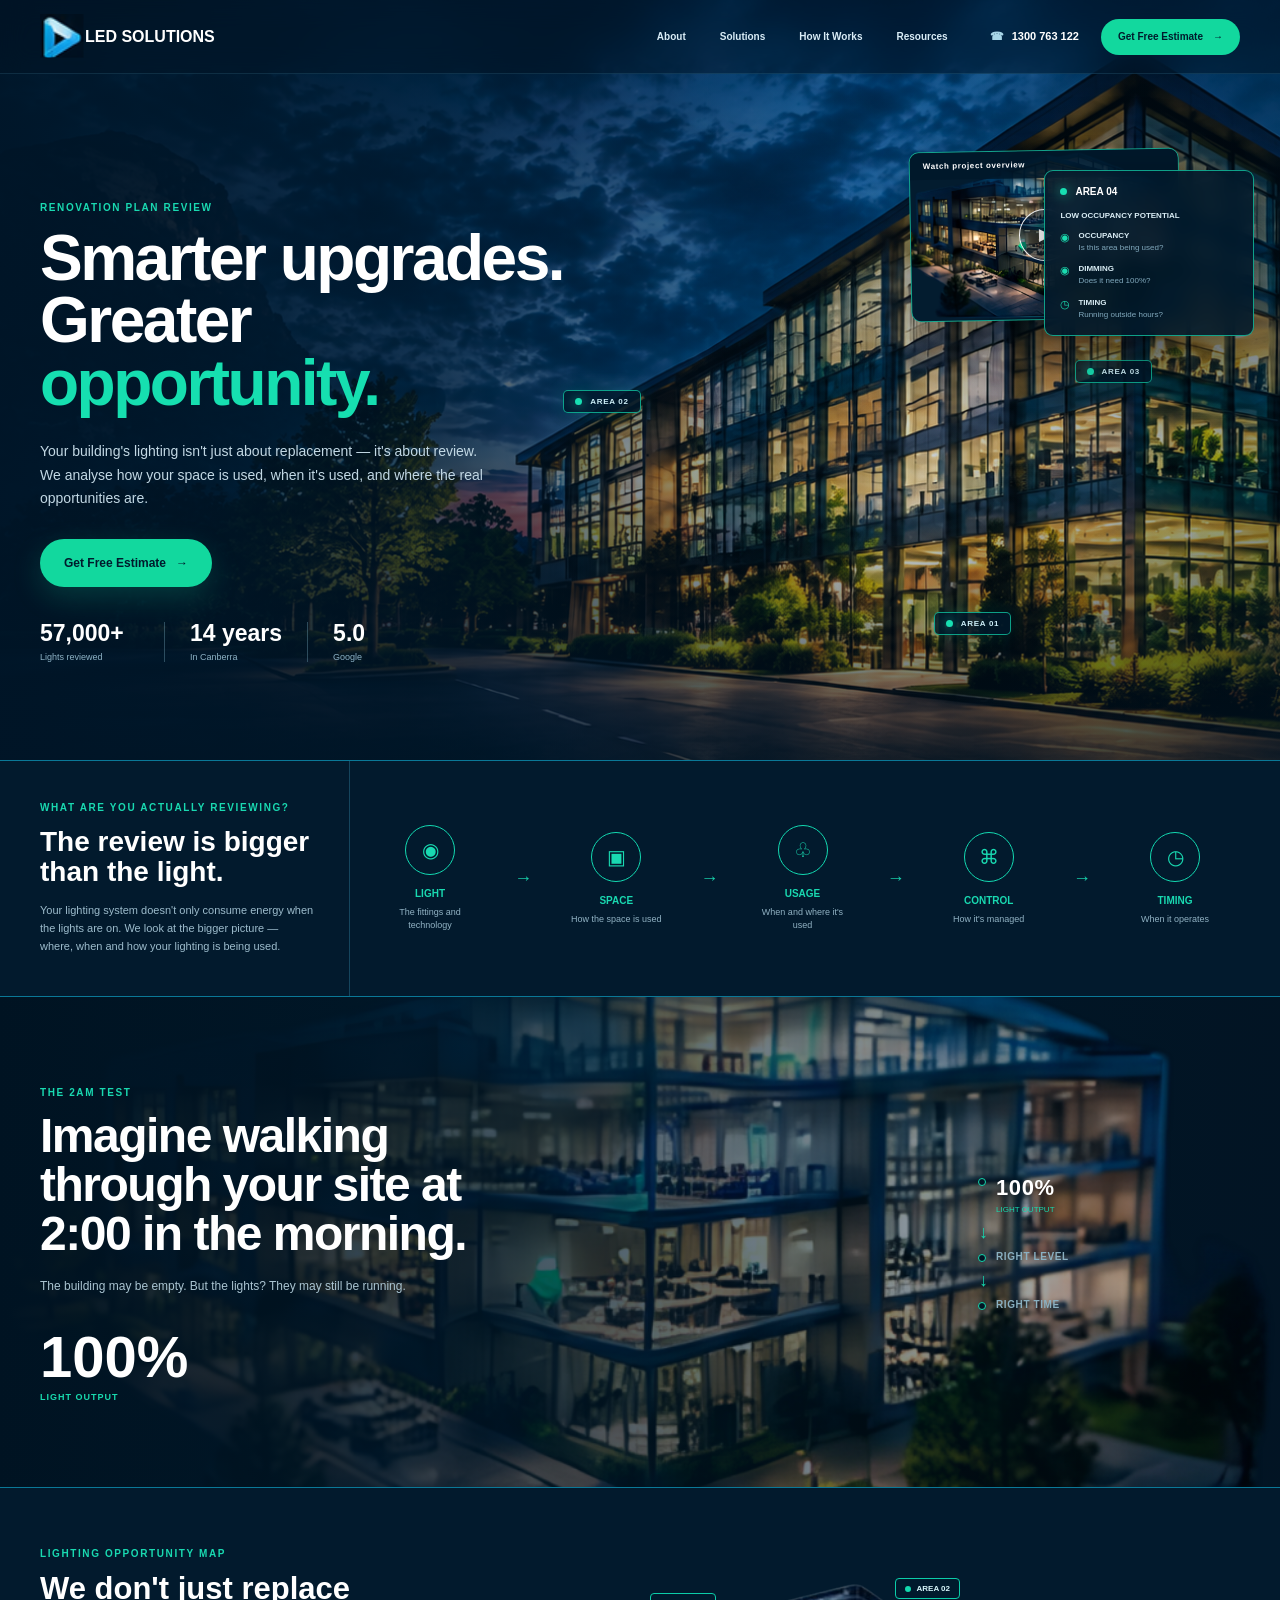
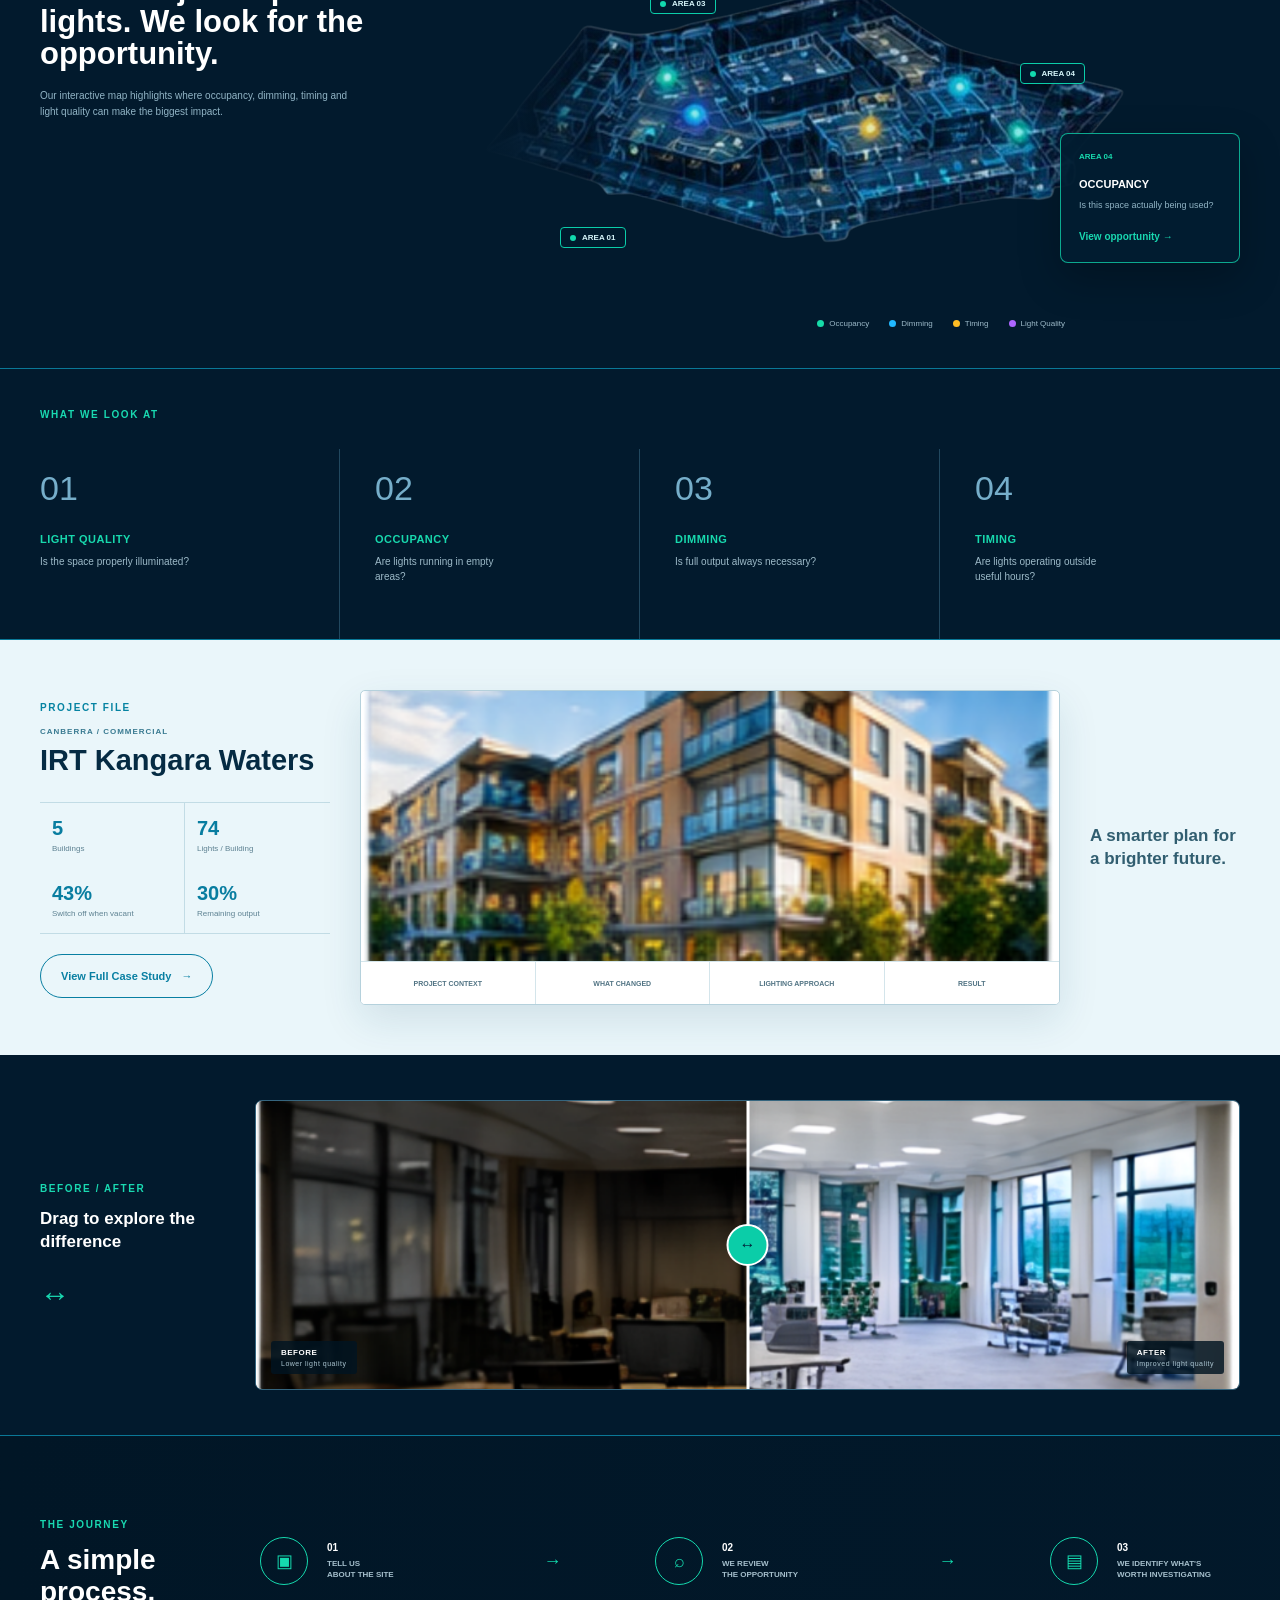
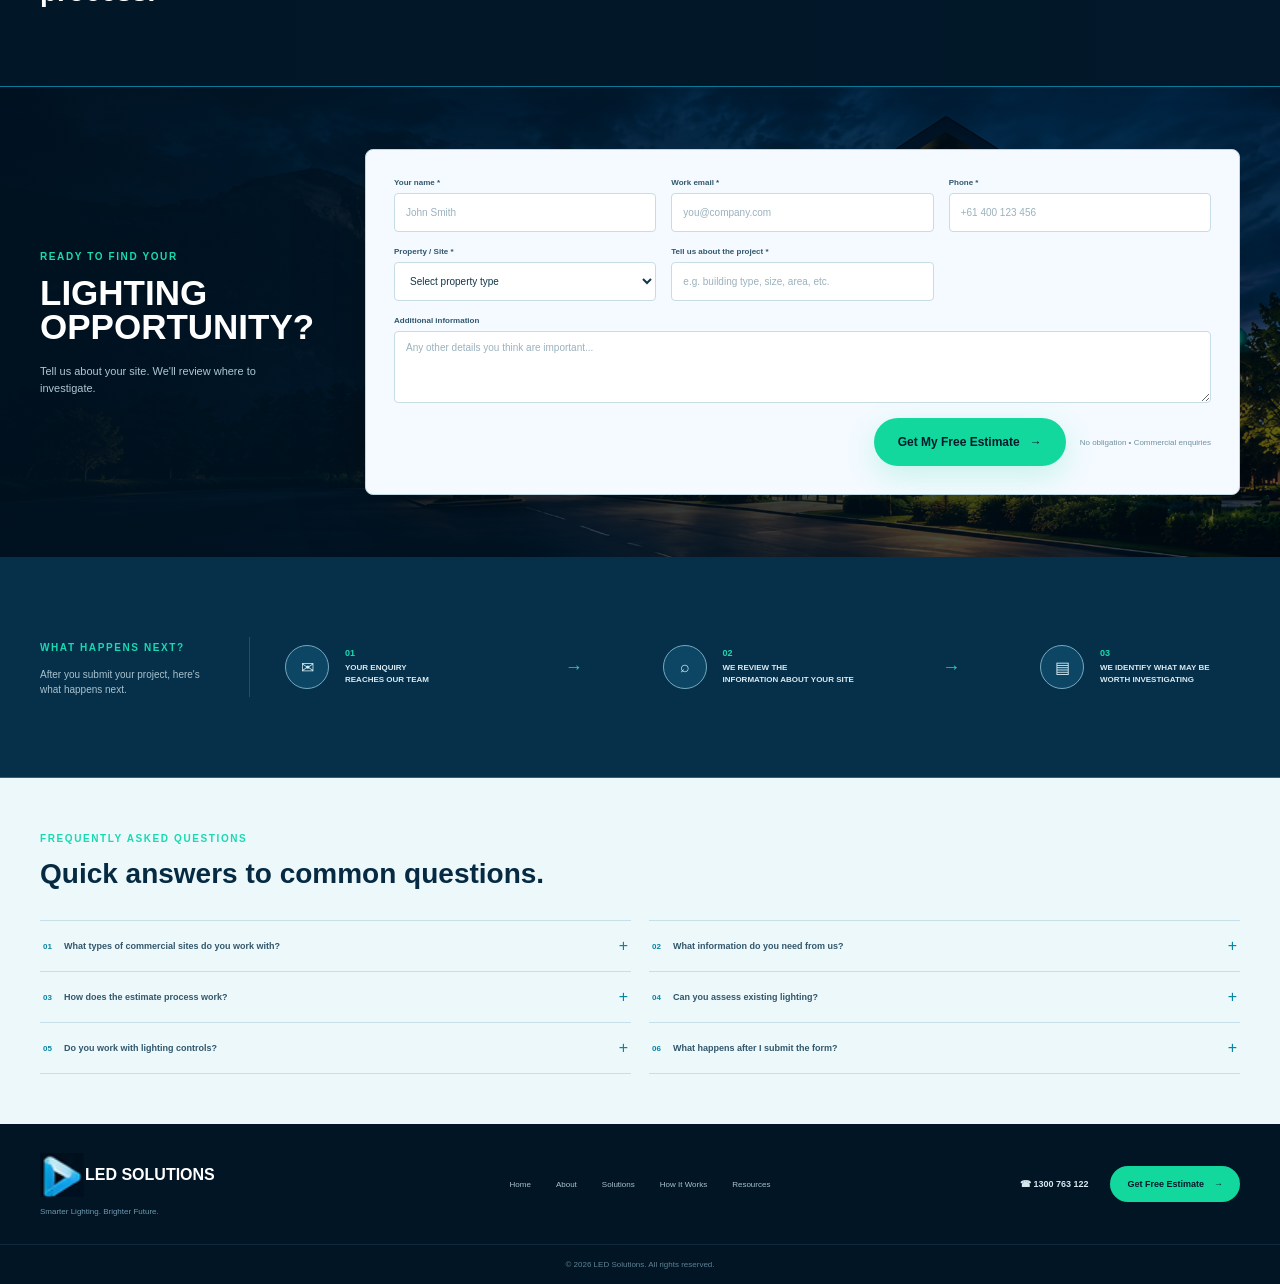
==== commit 676c9857: "Rename Renovation_Plan_Review_Landing_Page.html to index.html" ====
--- a/index.html
+++ b/index.html
@@ -3,1325 +3,713 @@
 <head>
     <meta charset="UTF-8">
     <meta name="viewport" content="width=device-width, initial-scale=1.0">
-
-    <title>Commercial Lighting Savings | LED Solutions</title>
-
-    <meta
-        name="description"
-        content="Discover where smarter commercial lighting controls can help reduce wasted lighting hours. Get a free lighting savings estimate from LED Solutions."
-    >
-
-    <link rel="stylesheet" href="css/home.css">
+    <meta name="description" content="Commercial lighting review and savings opportunities from LED Solutions.">
+    <title>Renovation Plan Review | LED Solutions</title>
+    <link rel="stylesheet" href="css/Renovation_Plan_Review_Landing_Page.css">
 </head>
-
 <body>
 
-    <header class="site-header">
-
-        <div class="container header-container">
-
-            <!-- Logo -->
-            <a href="index.html" class="logo">
-                <a href="index.html" class="logo-left" ><b>LED SOLUTIONS</b></a>
-
-                <span class="logo-tagline">
-                    Smarter Lighting. Brighter Futures.
+<!-- === HEADER === -->
+<header class="site-header">
+    <div class="container header-container">
+        <a href="Renovation_Plan_Review_Landing_Page.html" class="site-logo">
+            <img src="image/2.png" alt="LED Solutions">
+            <b>LED SOLUTIONS</b>
+        </a>
+
+        <button class="menu-toggle" aria-label="Open navigation">
+            <span></span>
+            <span></span>
+            <span></span>
+        </button>
+
+        <nav class="main-navigation">
+            <a href="#review">About</a>
+            <a href="#opportunity-map">Solutions</a>
+            <a href="#journey">How It Works</a>
+            <a href="#faq">Resources</a>
+        </nav>
+
+        <div class="header-actions">
+            <a href="tel:1300763122" class="header-phone">
+                <span class="phone-icon">☎</span>
+                1300 763 122
+            </a>
+            <a href="#estimate" class="header-cta">
+                Get Free Estimate
+                <span>→</span>
+            </a>
+        </div>
+    </div>
+</header>
+
+<main>
+
+<!-- === HERO === -->
+<section class="hero-section" id="hero">
+    <div class="hero-background">
+        <img src="image/13.png" alt="Commercial building at night">
+    </div>
+    <div class="hero-overlay"></div>
+
+    <div class="hero-content container">
+        <div class="hero-copy">
+            <span class="section-label">RENOVATION PLAN REVIEW</span>
+
+            <h1>
+                Smarter upgrades.<br>
+                Greater <span>opportunity.</span>
+            </h1>
+
+            <p>
+                Your building's lighting isn't just about replacement —
+                it's about review. We analyse how your space is used,
+                when it's used, and where the real opportunities are.
+            </p>
+
+            <a href="#estimate" class="primary-button">
+                Get Free Estimate
+                <span>→</span>
+            </a>
+
+            <div class="hero-stats">
+                <div class="hero-stat">
+                    <strong>57,000+</strong>
+                    <span>Lights reviewed</span>
+                </div>
+                <div class="hero-stat">
+                    <strong>14 years</strong>
+                    <span>In Canberra</span>
+                </div>
+                <div class="hero-stat">
+                    <strong>5.0</strong>
+                    <span>Google</span>
+                </div>
+            </div>
+        </div>
+
+        <div class="hero-video">
+            <div class="hero-video-label">Watch project overview</div>
+            <video class="hero-video-player" preload="metadata" poster="image/12.png">
+                <source src="videos/commercial_led_lighting_retrofit_60s.mp4" type="video/mp4">
+                Your browser does not support HTML5 video.
+            </video>
+            <button class="video-play-button" aria-label="Play project overview">
+                ▶
+            </button>
+        </div>
+    </div>
+
+    <div class="hero-marker hero-marker-one">
+        <span class="marker-dot"></span>
+        <span>AREA 02</span>
+    </div>
+
+    <div class="hero-marker hero-marker-two">
+        <span class="marker-dot"></span>
+        <span>AREA 01</span>
+    </div>
+
+    <div class="hero-marker hero-marker-three">
+        <span class="marker-dot"></span>
+        <span>AREA 03</span>
+    </div>
+
+    <div class="hero-inspection-panel">
+        <div class="inspection-title">
+            <span class="marker-dot"></span>
+            AREA 04
+        </div>
+
+        <div class="inspection-item">
+            <strong>LOW OCCUPANCY POTENTIAL</strong>
+        </div>
+
+        <div class="inspection-item">
+            <span class="inspection-icon">◉</span>
+            <div>
+                <strong>OCCUPANCY</strong>
+                <small>Is this area being used?</small>
+            </div>
+        </div>
+
+        <div class="inspection-item">
+            <span class="inspection-icon">◉</span>
+            <div>
+                <strong>DIMMING</strong>
+                <small>Does it need 100%?</small>
+            </div>
+        </div>
+
+        <div class="inspection-item">
+            <span class="inspection-icon">◷</span>
+            <div>
+                <strong>TIMING</strong>
+                <small>Running outside hours?</small>
+            </div>
+        </div>
+    </div>
+</section>
+
+<!-- === REVIEW === -->
+<section class="review-section dark-section" id="review">
+    <div class="container review-container">
+        <div class="review-intro">
+            <span class="section-label">WHAT ARE YOU ACTUALLY REVIEWING?</span>
+
+            <h2>
+                The review is bigger
+                than the light.
+            </h2>
+
+            <p>
+                Your lighting system doesn't only consume energy
+                when the lights are on. We look at the bigger picture —
+                where, when and how your lighting is being used.
+            </p>
+        </div>
+
+        <div class="review-flow">
+            <div class="review-step">
+                <div class="review-icon">◉</div>
+                <strong>LIGHT</strong>
+                <span>The fittings and technology</span>
+            </div>
+
+            <span class="flow-arrow">→</span>
+
+            <div class="review-step">
+                <div class="review-icon">▣</div>
+                <strong>SPACE</strong>
+                <span>How the space is used</span>
+            </div>
+
+            <span class="flow-arrow">→</span>
+
+            <div class="review-step">
+                <div class="review-icon">♧</div>
+                <strong>USAGE</strong>
+                <span>When and where it's used</span>
+            </div>
+
+            <span class="flow-arrow">→</span>
+
+            <div class="review-step">
+                <div class="review-icon">⌘</div>
+                <strong>CONTROL</strong>
+                <span>How it's managed</span>
+            </div>
+
+            <span class="flow-arrow">→</span>
+
+            <div class="review-step">
+                <div class="review-icon">◷</div>
+                <strong>TIMING</strong>
+                <span>When it operates</span>
+            </div>
+        </div>
+    </div>
+</section>
+
+<!-- === 2AM TEST === -->
+<section class="two-am-section">
+    <div class="two-am-background">
+        <img src="image/12.png" alt="Commercial building at night">
+    </div>
+    <div class="two-am-overlay"></div>
+
+    <div class="container two-am-container">
+        <div class="two-am-content">
+            <span class="section-label">THE 2AM TEST</span>
+
+            <h2>
+                Imagine walking through
+                your site at 2:00 in the morning.
+            </h2>
+
+            <p>
+                The building may be empty.
+                But the lights? They may still be running.
+            </p>
+
+            <div class="output-value">
+                <strong>100%</strong>
+                <span>LIGHT OUTPUT</span>
+            </div>
+        </div>
+
+        <div class="two-am-sequence">
+            <div class="sequence-item active">
+                <strong>100%</strong>
+                <span>LIGHT OUTPUT</span>
+            </div>
+
+            <span class="sequence-arrow">↓</span>
+
+            <div class="sequence-item">
+                <strong>RIGHT LEVEL</strong>
+            </div>
+
+            <span class="sequence-arrow">↓</span>
+
+            <div class="sequence-item">
+                <strong>RIGHT TIME</strong>
+            </div>
+        </div>
+    </div>
+</section>
+
+<!-- === OPPORTUNITY MAP === -->
+<section class="opportunity-map-section dark-section" id="opportunity-map">
+    <div class="container opportunity-container">
+        <div class="opportunity-copy">
+            <span class="section-label">LIGHTING OPPORTUNITY MAP</span>
+
+            <h2>
+                We don't just replace lights.
+                We look for the opportunity.
+            </h2>
+
+            <p>
+                Our interactive map highlights where occupancy,
+                dimming, timing and light quality can make
+                the biggest impact.
+            </p>
+        </div>
+
+        <div class="opportunity-map">
+            <img src="image/14.png" alt="Commercial lighting opportunity floor plan">
+
+            <button class="map-hotspot map-hotspot-one" type="button" data-area="area-01">
+                <span></span>
+                AREA 01
+            </button>
+
+            <button class="map-hotspot map-hotspot-two" type="button" data-area="area-02">
+                <span></span>
+                AREA 02
+            </button>
+
+            <button class="map-hotspot map-hotspot-three" type="button" data-area="area-03">
+                <span></span>
+                AREA 03
+            </button>
+
+            <button class="map-hotspot map-hotspot-four" type="button" data-area="area-04">
+                <span></span>
+                AREA 04
+            </button>
+        </div>
+
+        <div class="opportunity-panel">
+            <span class="panel-area">AREA 04</span>
+            <strong>OCCUPANCY</strong>
+            <p>Is this space actually being used?</p>
+            <button type="button" class="text-button">
+                View opportunity →
+            </button>
+        </div>
+
+        <div class="map-legend">
+            <span><i class="legend-dot occupancy"></i> Occupancy</span>
+            <span><i class="legend-dot dimming"></i> Dimming</span>
+            <span><i class="legend-dot timing"></i> Timing</span>
+            <span><i class="legend-dot quality"></i> Light Quality</span>
+        </div>
+    </div>
+</section>
+
+<!-- === WHAT WE LOOK AT === -->
+<section class="look-section dark-section">
+    <div class="container">
+        <div class="look-heading">
+            <span class="section-label">WHAT WE LOOK AT</span>
+        </div>
+
+        <div class="look-grid">
+            <article class="look-item">
+                <span class="look-number">01</span>
+                <h3>LIGHT QUALITY</h3>
+                <p>Is the space properly illuminated?</p>
+            </article>
+
+            <article class="look-item">
+                <span class="look-number">02</span>
+                <h3>OCCUPANCY</h3>
+                <p>Are lights running in empty areas?</p>
+            </article>
+
+            <article class="look-item">
+                <span class="look-number">03</span>
+                <h3>DIMMING</h3>
+                <p>Is full output always necessary?</p>
+            </article>
+
+            <article class="look-item">
+                <span class="look-number">04</span>
+                <h3>TIMING</h3>
+                <p>Are lights operating outside useful hours?</p>
+            </article>
+        </div>
+    </div>
+</section>
+
+<!-- === PROJECT FILE === -->
+<section class="project-section">
+    <div class="container project-container">
+        <div class="project-details">
+            <span class="section-label">PROJECT FILE</span>
+            <span class="project-location">CANBERRA / COMMERCIAL</span>
+
+            <h2>IRT Kangara Waters</h2>
+
+            <div class="project-metrics">
+                <div class="project-metric">
+                    <strong>5</strong>
+                    <span>Buildings</span>
+                </div>
+
+                <div class="project-metric">
+                    <strong>74</strong>
+                    <span>Lights / Building</span>
+                </div>
+
+                <div class="project-metric">
+                    <strong>43%</strong>
+                    <span>Switch off when vacant</span>
+                </div>
+
+                <div class="project-metric">
+                    <strong>30%</strong>
+                    <span>Remaining output</span>
+                </div>
+            </div>
+
+            <a href="#case-study" class="secondary-button">
+                View Full Case Study
+                <span>→</span>
+            </a>
+        </div>
+
+        <div class="project-visual">
+            <img src="image/Desain tanpa judul (7).png" alt="IRT Kangara Waters">
+
+            <div class="project-tabs">
+                <button type="button">PROJECT CONTEXT</button>
+                <button type="button">WHAT CHANGED</button>
+                <button type="button">LIGHTING APPROACH</button>
+                <button type="button">RESULT</button>
+            </div>
+        </div>
+
+        <div class="project-message">
+            <p>
+                A smarter plan for a brighter future.
+            </p>
+        </div>
+    </div>
+</section>
+
+<!-- === BEFORE / AFTER === -->
+<section class="before-after-section dark-section">
+    <div class="container before-after-container">
+        <div class="before-after-heading">
+            <span class="section-label">BEFORE / AFTER</span>
+            <h2>Drag to explore the difference</h2>
+            <span class="drag-indicator">↔</span>
+        </div>
+
+        <div class="before-after-visual">
+            <div class="after-image">
+                <img src="image/Desain tanpa judul (8).png" alt="After lighting improvement">
+                <span class="image-label after-label">
+                    AFTER
+                    <small>Improved light quality</small>
                 </span>
+            </div>
+
+            <div class="before-image">
+                <img src="image/Desain tanpa judul (9).png" alt="Before lighting improvement">
+                <span class="image-label before-label">
+                    BEFORE
+                    <small>Lower light quality</small>
+                </span>
+            </div>
+
+            <button class="comparison-handle" type="button" aria-label="Drag to compare before and after">
+                <span>↔</span>
+            </button>
+        </div>
+    </div>
+</section>
+
+<!-- === THE JOURNEY === -->
+<section class="journey-section dark-section" id="journey">
+    <div class="container journey-container">
+        <div class="journey-intro">
+            <span class="section-label">THE JOURNEY</span>
+            <h2>A simple process.</h2>
+        </div>
+
+        <div class="journey-line">
+            <article class="journey-step">
+                <div class="journey-icon">▣</div>
+                <span class="journey-number">01</span>
+                <h3>TELL US<br>ABOUT THE SITE</h3>
+            </article>
+
+            <span class="journey-arrow">→</span>
+
+            <article class="journey-step">
+                <div class="journey-icon">⌕</div>
+                <span class="journey-number">02</span>
+                <h3>WE REVIEW<br>THE OPPORTUNITY</h3>
+            </article>
+
+            <span class="journey-arrow">→</span>
+
+            <article class="journey-step">
+                <div class="journey-icon">▤</div>
+                <span class="journey-number">03</span>
+                <h3>WE IDENTIFY WHAT'S<br>WORTH INVESTIGATING</h3>
+            </article>
+        </div>
+    </div>
+</section>
+
+<!-- === ESTIMATE FORM === -->
+<section class="estimate-section" id="estimate">
+    <div class="estimate-background">
+        <img src="image/13.png" alt="Commercial building at night">
+    </div>
+    <div class="estimate-overlay"></div>
+
+    <div class="container estimate-container">
+        <div class="estimate-copy">
+            <span class="section-label">READY TO FIND YOUR</span>
+
+            <h2>
+                LIGHTING<br>
+                OPPORTUNITY?
+            </h2>
+
+            <p>
+                Tell us about your site. We'll review
+                where to investigate.
+            </p>
+        </div>
+
+        <form class="estimate-form" id="estimateForm">
+            <div class="form-row">
+                <div class="form-group">
+                    <label for="name">Your name *</label>
+                    <input type="text" id="name" name="name" placeholder="John Smith" required>
+                </div>
+
+                <div class="form-group">
+                    <label for="email">Work email *</label>
+                    <input type="email" id="email" name="email" placeholder="you@company.com" required>
+                </div>
+
+                <div class="form-group">
+                    <label for="phone">Phone *</label>
+                    <input type="tel" id="phone" name="phone" placeholder="+61 400 123 456" required>
+                </div>
+            </div>
+
+            <div class="form-row">
+                <div class="form-group">
+                    <label for="property">Property / Site *</label>
+                    <select id="property" name="property" required>
+                        <option value="">Select property type</option>
+                        <option value="commercial-office">Commercial Office</option>
+                        <option value="retail">Retail</option>
+                        <option value="industrial">Industrial</option>
+                        <option value="hospitality">Hospitality</option>
+                        <option value="education">Education</option>
+                        <option value="healthcare">Healthcare</option>
+                        <option value="other">Other</option>
+                    </select>
+                </div>
+
+                <div class="form-group">
+                    <label for="project">Tell us about the project *</label>
+                    <input type="text" id="project" name="project" placeholder="e.g. building type, size, area, etc." required>
+                </div>
+            </div>
+
+            <div class="form-group full-width">
+                <label for="additional-information">Additional information</label>
+                <textarea id="additional-information" name="additional_information" rows="3" placeholder="Any other details you think are important..."></textarea>
+            </div>
+
+            <div class="form-submit">
+                <button type="submit" class="primary-button">
+                    Get My Free Estimate
+                    <span>→</span>
+                </button>
+                <small>No obligation • Commercial enquiries</small>
+            </div>
+        </form>
+    </div>
+</section>
+
+<!-- === WHAT HAPPENS NEXT === -->
+<section class="next-section">
+    <div class="container next-container">
+        <div class="next-intro">
+            <span class="section-label">WHAT HAPPENS NEXT?</span>
+            <p>
+                After you submit your project, here's
+                what happens next.
+            </p>
+        </div>
+
+        <div class="next-steps">
+            <article class="next-step">
+                <div class="next-icon">✉</div>
+                <span>01</span>
+                <h3>YOUR ENQUIRY<br>REACHES OUR TEAM</h3>
+            </article>
+
+            <span class="next-arrow">→</span>
+
+            <article class="next-step">
+                <div class="next-icon">⌕</div>
+                <span>02</span>
+                <h3>WE REVIEW THE<br>INFORMATION ABOUT YOUR SITE</h3>
+            </article>
+
+            <span class="next-arrow">→</span>
+
+            <article class="next-step">
+                <div class="next-icon">▤</div>
+                <span>03</span>
+                <h3>WE IDENTIFY WHAT MAY BE<br>WORTH INVESTIGATING</h3>
+            </article>
+        </div>
+    </div>
+</section>
+
+<!-- === FAQ === -->
+<section class="faq-section" id="faq">
+    <div class="container faq-container">
+        <div class="faq-heading">
+            <span class="section-label">FREQUENTLY ASKED QUESTIONS</span>
+            <h2>Quick answers to common questions.</h2>
+        </div>
+
+        <div class="faq-list">
+            <details class="faq-item">
+                <summary>
+                    <span><b>01</b> What types of commercial sites do you work with?</span>
+                    <strong>+</strong>
+                </summary>
+                <div class="faq-answer">
+                    <p>
+                        [CLIENT TO PROVIDE ANSWER]
+                    </p>
+                </div>
+            </details>
+
+            <details class="faq-item">
+                <summary>
+                    <span><b>02</b> What information do you need from us?</span>
+                    <strong>+</strong>
+                </summary>
+                <div class="faq-answer">
+                    <p>
+                        [CLIENT TO PROVIDE ANSWER]
+                    </p>
+                </div>
+            </details>
+
+            <details class="faq-item">
+                <summary>
+                    <span><b>03</b> How does the estimate process work?</span>
+                    <strong>+</strong>
+                </summary>
+                <div class="faq-answer">
+                    <p>
+                        [CLIENT TO PROVIDE ANSWER]
+                    </p>
+                </div>
+            </details>
+
+            <details class="faq-item">
+                <summary>
+                    <span><b>04</b> Can you assess existing lighting?</span>
+                    <strong>+</strong>
+                </summary>
+                <div class="faq-answer">
+                    <p>
+                        [CLIENT TO PROVIDE ANSWER]
+                    </p>
+                </div>
+            </details>
+
+            <details class="faq-item">
+                <summary>
+                    <span><b>05</b> Do you work with lighting controls?</span>
+                    <strong>+</strong>
+                </summary>
+                <div class="faq-answer">
+                    <p>
+                        [CLIENT TO PROVIDE ANSWER]
+                    </p>
+                </div>
+            </details>
+
+            <details class="faq-item">
+                <summary>
+                    <span><b>06</b> What happens after I submit the form?</span>
+                    <strong>+</strong>
+                </summary>
+                <div class="faq-answer">
+                    <p>
+                        [CLIENT TO PROVIDE ANSWER]
+                    </p>
+                </div>
+            </details>
+        </div>
+    </div>
+</section>
+
+</main>
+
+<!-- === FOOTER === -->
+<footer class="site-footer">
+    <div class="container footer-container">
+        <div class="footer-brand">
+            <a href="#hero" class="site-logo">
+                <img src="image/2.png" alt="LED Solutions">
+                <b>LED SOLUTIONS</b>
             </a>
-
-
-            <!-- Main Navigation -->
-            <nav class="main-navigation" aria-label="Main navigation">
-
-                <ul class="nav-list">
-
-                    <li>
-                        <a href="index.html">Home</a>
-                    </li>
-
-                    <li>
-                        <a href="#about">About</a>
-                    </li>
-
-                    <li>
-                        <a href="#solutions">Solutions</a>
-                    </li>
-
-                    <li>
-                        <a href="#process">How It Works</a>
-                    </li>
-
-                    <li>
-                        <a href="#resources">Resources</a>
-                    </li>
-
-                </ul>
-
-            </nav>
-
-
-            <!-- Header Actions -->
-            <div class="header-actions">
-
-                <a
-                    href="tel:1300763122"
-                    class="phone-link"
-                >
-                    <span class="phone-icon">☎</span>
-                    <span>1300 763 122</span>
-                </a>
-
-                <a
-                    href="#estimate"
-                    class="header-cta"
-                >
-                    Get Free Estimate
-                </a>
-
-            </div>
-
-        </div>
-
-    </header>
-
-
-
-    <main id="home">
-
-        <section class="hero-section">
-
-            <div class="hero-background">
-
-                <img
-                    src="image/image1.png"
-                    alt="Commercial building illuminated at night"
-                >
-
-            </div>
-
-
-            <div class="container hero-container">
-
-                <div class="hero-content">
-
-                    <span class="eyebrow">
-                        Commercial Lighting Savings
-                    </span>
-
-
-                    <h1>
-                        Your biggest lighting saving might be the hours
-                        you <span>don't need the lights on.</span>
-                    </h1>
-
-
-                    <p class="hero-description">
-                        We help commercial and property owners find and fix
-                        energy waste with smarter lighting — from LED upgrades
-                        to intelligent controls.
-                    </p>
-
-
-                    <a
-                        href="#estimate"
-                        class="primary-button"
-                    >
-                        Get a Free Lighting Savings Estimate
-                        <span aria-hidden="true">→</span>
-                    </a>
-
-
-                    <!-- Trust / Proof -->
-                    <div class="hero-stats">
-
-                        <div class="hero-stat">
-
-                            <strong>57,000+</strong>
-
-                            <span>
-                                Lights Installed
-                            </span>
-
-                        </div>
-
-
-                        <div class="hero-stat">
-
-                            <strong>14 years</strong>
-
-                            <span>
-                                In Canberra
-                            </span>
-
-                        </div>
-
-
-                        <div class="hero-stat">
-
-                            <strong>5.0</strong>
-
-                            <span>
-                                Google
-                                <small>(27 reviews)</small>
-                            </span>
-
-                        </div>
-
-                    </div>
-
-                </div>
-
-
-
-                <!-- VSL -->
-                <div class="hero-video">
-                    <video class="hero-video-player" preload="metadata" poster="images/video-poster.jpg">
-                        <source src="videos/commercial_led_lighting_retrofit_60s.mp4" type="video/mp4">
-                        Browser Anda tidak mendukung video HTML5.
-                    </video>
-                    <button class="video-play-button" aria-label="Play video">
-                        ▶
-                    </button>
-                    <div class="video-overlay">
-                        <span>WATCH THE 60-SECOND GUIDE</span>
-                    </div>
-                </div>
-
-            </div>
-
-        </section>
-
-        <section
-            id="solutions"
-            class="lighting-factors-section"
-        >
-
-            <div class="container">
-
-                <div class="section-introduction">
-
-                    <span class="eyebrow">
-                        The Light Isn't The Only Cost
-                    </span>
-
-                    <h2>
-                        LED is only half the story.
-                    </h2>
-
-                    <p>
-                        The real savings can come from smart controls and
-                        better lighting management. The biggest opportunities
-                        often come from how and when your lights are used.
-                    </p>
-
-                </div>
-
-
-
-                <div class="lighting-factors">
-
-                    <!-- Occupancy -->
-                    <article class="factor-card">
-
-                        <div class="factor-icon">
-                            <span aria-hidden="true">◯</span>
-                        </div>
-
-                        <h3>
-                            Occupancy
-                        </h3>
-
-                        <p>
-                            Are the spaces actually in use?
-                        </p>
-
-                    </article>
-
-
-                    <!-- Dimming -->
-                    <article class="factor-card">
-
-                        <div class="factor-icon">
-                            <span aria-hidden="true">☼</span>
-                        </div>
-
-                        <h3>
-                            Dimming
-                        </h3>
-
-                        <p>
-                            Could output be reduced when full brightness
-                            isn't needed?
-                        </p>
-
-                    </article>
-
-
-                    <!-- Timing -->
-                    <article class="factor-card">
-
-                        <div class="factor-icon">
-                            <span aria-hidden="true">◷</span>
-                        </div>
-
-                        <h3>
-                            Timing
-                        </h3>
-
-                        <p>
-                            Are lights running longer than they need to?
-                        </p>
-
-                    </article>
-
-                </div>
-
-
-
-                <div class="wasted-hours">
-
-                    <span class="connector connector-left"></span>
-
-                    <strong>
-                        WASTED HOURS
-                    </strong>
-
-                    <span class="connector connector-right"></span>
-
-                </div>
-
-            </div>
-
-        </section>
-
-        <section class="two-am-section">
-
-            <div class="two-am-background">
-
-                <img
-                    src="image/Desain tanpa judul (6).png"
-                    alt="Commercial office at night"
-                >
-
-            </div>
-
-
-            <div class="container two-am-container">
-
-                <div class="two-am-content">
-
-                    <span class="eyebrow">
-                        The 2AM Test
-                    </span>
-
-
-                    <h2>
-                        If your lights are running
-                        at 100% at 2am...
-                    </h2>
-
-
-                    <div class="two-am-questions">
-
-                        <div class="question-item">
-
-                            <span class="question-arrow">
-                                →
-                            </span>
-
-                            <p>
-                                Is anyone using it?
-                            </p>
-
-                        </div>
-
-
-                        <div class="question-item">
-
-                            <span class="question-arrow">
-                                →
-                            </span>
-
-                            <p>
-                                Could lighting respond to occupancy?
-                            </p>
-
-                        </div>
-
-
-                        <div class="question-item">
-
-                            <span class="question-arrow">
-                                →
-                            </span>
-
-                            <p>
-                                Could output be reduced when full
-                                brightness isn't needed?
-                            </p>
-
-                        </div>
-
-                    </div>
-
-
-                    <p class="section-note">
-                        Actual savings depend on the property, lighting
-                        system, controls and operating patterns.
-                    </p>
-
-                </div>
-
-
-
-                <!-- Lighting Logic Diagram -->
-
-                <div class="lighting-logic-card">
-
-                    <div class="lighting-percentage">
-
-                        <strong>100%</strong>
-
-                        <div class="percentage-bar">
-                            <span></span>
-                        </div>
-
-                    </div>
-
-
-                    <div class="logic-step">
-
-                        <span class="logic-icon">
-                            ◯
-                        </span>
-
-                        <p>
-                            Is anyone using it?
-                        </p>
-
-                    </div>
-
-
-                    <div class="logic-step">
-
-                        <span class="logic-icon">
-                            ☷
-                        </span>
-
-                        <p>
-                            Occupancy / Dimming
-                        </p>
-
-                    </div>
-
-
-                    <div class="logic-step">
-
-                        <span class="logic-icon">
-                            ♢
-                        </span>
-
-                        <p>
-                            Right level / right time
-                        </p>
-
-                    </div>
-
-                </div>
-
-            </div>
-
-        </section>
-
-        <section class="case-study-section">
-
-            <div class="container case-study-container">
-
-                <div class="case-study-content">
-
-                    <span class="eyebrow">
-                        Canberra Case Study
-                    </span>
-
-
-                    <h2>
-                        IRT Kangara Waters
-                    </h2>
-
-
-                    <p>
-                        Five apartment buildings, 74 lights per building.
-                        With occupancy and smart controls, 43% of lights
-                        switch off when areas are vacant, and the remaining
-                        output is reduced to 30%.
-                    </p>
-
-
-                    <a
-                        href="#"
-                        class="secondary-button"
-                    >
-                        View Full Case Study
-                        <span aria-hidden="true">→</span>
-                    </a>
-
-                </div>
-
-
-
-                <!-- Case Study Metrics -->
-
-                <div class="case-study-metrics">
-
-                    <div class="metric">
-
-                        <span class="metric-icon">
-                            ▥
-                        </span>
-
-                        <div>
-                            <strong>5</strong>
-
-                            <span>
-                                Buildings
-                            </span>
-                        </div>
-
-                    </div>
-
-
-                    <div class="metric">
-
-                        <span class="metric-icon">
-                            ◉
-                        </span>
-
-                        <div>
-                            <strong>74</strong>
-
-                            <span>
-                                Lights / building
-                            </span>
-                        </div>
-
-                    </div>
-
-
-                    <div class="metric">
-
-                        <span class="metric-icon">
-                            ◷
-                        </span>
-
-                        <div>
-                            <strong>43%</strong>
-
-                            <span>
-                                Switch off when vacant
-                            </span>
-                        </div>
-
-                    </div>
-
-
-                    <div class="metric">
-
-                        <span class="metric-icon">
-                            ◒
-                        </span>
-
-                        <div>
-                            <strong>30%</strong>
-
-                            <span>
-                                Remaining output
-                            </span>
-                        </div>
-
-                    </div>
-
-                </div>
-
-
-
-                <!-- Case Study Image -->
-
-                <div class="case-study-image">
-
-                    <img
-                        src="image/Desain tanpa judul (7).png"
-                        alt="IRT Kangara Waters in Canberra"
-                    >
-
-                    <span class="image-caption">
-                        
-                    </span>
-
-                </div>
-
-            </div>
-
-        </section>
-
-        <section class="before-after-section">
-
-            <div class="container before-after-container">
-
-                <div class="before-after-visual">
-
-                    <!--
-                        Replace these images with approved client assets.
-                    -->
-
-                    <div class="before-image">
-
-                        <span class="comparison-label">
-                            BEFORE
-                        </span>
-
-                        <img
-                            src="image/Desain tanpa judul (9).png"
-                            alt="Commercial lighting before improvement"
-                        >
-
-                    </div>
-
-
-                    <div class="after-image">
-
-                        <span class="comparison-label">
-                            AFTER
-                        </span>
-
-                        <img
-                            src="image/Desain tanpa judul (8).png"
-                            alt="Commercial lighting after improvement"
-                        >
-
-                    </div>
-
-
-                    <button
-                        type="button"
-                        class="comparison-handle"
-                        aria-label="Compare before and after lighting"
-                    >
-                        ↔
-                    </button>
-
-                </div>
-
-
-
-                <div class="before-after-content">
-
-                    <span class="eyebrow">
-                        Before / After
-                    </span>
-
-
-                    <h2>
-                        Better lighting quality
-                        <br>
-                        + better control.
-                    </h2>
-
-
-                    <ul class="benefit-list">
-
-                        <li>
-                            <span>✓</span>
-                            Brighter, more comfortable spaces
-                        </li>
-
-                        <li>
-                            <span>✓</span>
-                            Improved visibility and safety
-                        </li>
-
-                        <li>
-                            <span>✓</span>
-                            More efficient energy use
-                        </li>
-
-                    </ul>
-
-                </div>
-
-            </div>
-
-        </section>
-
-        <section class="testimonials-section">
-
-            <div class="container">
-
-                <div class="section-heading">
-
-                    <span class="eyebrow">
-                        What Clients Say
-                    </span>
-
-
-                    <h2>
-                        Trusted by property owners
-                        across Canberra.
-                    </h2>
-
-                </div>
-
-
-
-                <div class="testimonial-card">
-                
-                    <div class="testimonial-quote">
-
-                        <span class="quote-mark">
-                            
-                        </span>
-
-                        <!--
-                            IMPORTANT:
-                            Replace this placeholder with an approved
-                            customer testimonial supplied by the client.
-                        -->
-
-                        <blockquote>
-                            Approved customer testimonial goes here.
-                        </blockquote>
-
-                    </div>
-
-
-                    <div class="testimonial-author">
-
-                        <div class="testimonial-avatar">
-
-                            <img
-                                src="image/Desain tanpa judul (10).png"
-                                alt="Customer testimonial"
-                            >
-
-                        </div>
-
-
-                        <div>
-
-                            <strong>
-                                Approved Customer Name
-                            </strong>
-
-                            <span>
-                                Property / Role
-                            </span>
-
-                        </div>
-
-                    </div>
-
-                </div>
-
-
-
-                <div class="testimonial-controls">
-
-                    <button
-                        type="button"
-                        aria-label="Previous testimonial"
-                    >
-                        ←
-                    </button>
-
-                    <button
-                        type="button"
-                        aria-label="Next testimonial"
-                    >
-                        →
-                    </button>
-
-                </div>
-
-            </div>
-
-        </section>
-
-        <section
-            id="process"
-            class="process-section"
-        >
-
-            <div class="container">
-
-                <div class="section-heading">
-
-                    <span class="eyebrow">
-                        How It Starts
-                    </span>
-
-
-                    <h2>
-                        A simple 3-step process.
-                    </h2>
-
-                </div>
-
-
-
-                <div class="process-steps">
-
-                    <!-- Step 01 -->
-                    <article class="process-step">
-
-                        <div class="process-icon">
-                            <span aria-hidden="true">▣</span>
-                        </div>
-
-
-                        <div class="process-number">
-                            01
-                        </div>
-
-
-                        <h3>
-                            Tell us about the site
-                        </h3>
-
-
-                        <p>
-                            Share your basic property and lighting details.
-                        </p>
-
-                    </article>
-
-
-
-                    <span
-                        class="process-arrow"
-                        aria-hidden="true"
-                    >
-                        →
-                    </span>
-
-
-
-                    <!-- Step 02 -->
-                    <article class="process-step">
-
-                        <div class="process-icon">
-                            <span aria-hidden="true">⌕</span>
-                        </div>
-
-
-                        <div class="process-number">
-                            02
-                        </div>
-
-
-                        <h3>
-                            We review the opportunity
-                        </h3>
-
-
-                        <p>
-                            We'll look at the information you provide.
-                        </p>
-
-                    </article>
-
-
-
-                    <span
-                        class="process-arrow"
-                        aria-hidden="true"
-                    >
-                        →
-                    </span>
-
-
-
-                    <!-- Step 03 -->
-                    <article class="process-step">
-
-                        <div class="process-icon">
-                            <span aria-hidden="true">✓</span>
-                        </div>
-
-
-                        <div class="process-number">
-                            03
-                        </div>
-
-
-                        <h3>
-                            Identify what's worth investigating
-                        </h3>
-
-
-                        <p>
-                            We'll highlight the areas that may need
-                            a closer look.
-                        </p>
-
-                    </article>
-
-                </div>
-
-            </div>
-
-        </section>
-
-        <section
-            id="estimate"
-            class="estimate-section"
-        >
-
-            <div class="estimate-background">
-
-                <img
-                    src="assets/images/commercial-building-evening.jpg"
-                    alt=""
-                    aria-hidden="true"
-                >
-
-            </div>
-
-
-            <div class="container estimate-container">
-
-                <div class="estimate-introduction">
-
-                    <span class="eyebrow">
-                        Start Your Assessment
-                    </span>
-
-
-                    <h2>
-                        Get your free lighting
-                        savings estimate.
-                    </h2>
-
-
-                    <p>
-                        Tell us a little about your site and we'll be
-                        in touch with tailored advice.
-                    </p>
-
-
-                    <div class="contact-details">
-
-                        <a
-                            href="tel:1300763122"
-                            class="contact-detail"
-                        >
-                            <span>☎</span>
-                            <strong>1300 763 122</strong>
-                        </a>
-
-
-                        <div class="contact-detail">
-
-                            <span>⌖</span>
-
-                            <strong>
-                                Servicing all of Canberra
-                            </strong>
-
-                        </div>
-
-                    </div>
-
-                </div>
-
-
-
-                <!-- Lead Form -->
-
-                <form
-                    class="estimate-form"
-                    id="lighting-estimate-form"
-                    action="#"
-                    method="post"
-                    enctype="multipart/form-data"
-                >
-
-                    <div class="form-row">
-
-                        <div class="form-group">
-
-                            <label for="name">
-                                Name
-                                <span>*</span>
-                            </label>
-
-                            <input
-                                type="text"
-                                id="name"
-                                name="name"
-                                placeholder="Your name"
-                                required
-                            >
-
-                        </div>
-
-
-                        <div class="form-group">
-
-                            <label for="phone">
-                                Phone
-                                <span>*</span>
-                            </label>
-
-                            <input
-                                type="tel"
-                                id="phone"
-                                name="phone"
-                                placeholder="Your phone number"
-                                required
-                            >
-
-                        </div>
-
-                    </div>
-
-
-
-                    <div class="form-row">
-
-                        <div class="form-group">
-
-                            <label for="email">
-                                Email
-                                <span>*</span>
-                            </label>
-
-                            <input
-                                type="email"
-                                id="email"
-                                name="email"
-                                placeholder="you@company.com"
-                                required
-                            >
-
-                        </div>
-
-
-                        <div class="form-group">
-
-                            <label for="property">
-                                Suburb / Property
-                                <span>*</span>
-                            </label>
-
-                            <input
-                                type="text"
-                                id="property"
-                                name="property"
-                                placeholder="e.g. Canberra, ACT"
-                                required
-                            >
-
-                        </div>
-
-                    </div>
-
-
-
-                    <div class="form-group">
-
-                        <label for="project-details">
-                            Tell us about the project
-                            <span>*</span>
-                        </label>
-
-                        <textarea
-                            id="project-details"
-                            name="project_details"
-                            rows="5"
-                            placeholder="What are you looking to achieve?"
-                            required
-                        ></textarea>
-
-                    </div>
-
-
-
-                    <div class="form-group">
-
-                        <label for="attachments">
-                            Upload plans / photos / reports
-                        </label>
-
-                        <input
-                            type="file"
-                            id="attachments"
-                            name="attachments[]"
-                            accept=".pdf,.jpg,.jpeg,.png"
-                            multiple
-                        >
-
-                        <small>
-                            Accepted files: PDF, JPG, JPEG, PNG.
-                        </small>
-
-                    </div>
-
-
-
-                    <button
-                        type="submit"
-                        class="primary-button form-submit"
-                    >
-                        Get My Free Estimate
-                        <span aria-hidden="true">→</span>
-                    </button>
-
-
-                    <p class="form-disclaimer">
-                        By submitting this form, you agree to be contacted
-                        regarding your lighting enquiry.
-                    </p>
-
-                </form>
-
-            </div>
-
-        </section>
-
-        <section
-            id="resources"
-            class="faq-section"
-        >
-
-            <div class="container">
-
-                <div class="section-heading">
-
-                    <span class="eyebrow">
-                        Frequently Asked Questions
-                    </span>
-
-
-                    <h2>
-                        Quick answers to common questions.
-                    </h2>
-
-                </div>
-
-
-
-                <div class="faq-list">
-
-                    <details class="faq-item">
-
-                        <summary>
-                            What information do I need to provide?
-
-                            <span aria-hidden="true">
-                                +
-                            </span>
-                        </summary>
-
-                        <div class="faq-answer">
-
-                            <p>
-                                Basic property and lighting information
-                                is enough to start. You can also upload
-                                relevant plans, photos or reports.
-                            </p>
-
-                        </div>
-
-                    </details>
-
-
-
-                    <details class="faq-item">
-
-                        <summary>
-                            Do I need to know how many lights I have?
-
-                            <span aria-hidden="true">
-                                +
-                            </span>
-                        </summary>
-
-                        <div class="faq-answer">
-
-                            <p>
-                                No. Provide whatever information you have
-                                available and the team can review the
-                                opportunity from there.
-                            </p>
-
-                        </div>
-
-                    </details>
-
-
-
-                    <details class="faq-item">
-
-                        <summary>
-                            Can I send photos or existing plans?
-
-                            <span aria-hidden="true">
-                                +
-                            </span>
-                        </summary>
-
-                        <div class="faq-answer">
-
-                            <p>
-                                Yes. The enquiry form allows you to upload
-                                relevant plans, photos and reports.
-                            </p>
-
-                        </div>
-
-                    </details>
-
-
-
-                    <details class="faq-item">
-
-                        <summary>
-                            Does LED always produce the biggest saving?
-
-                            <span aria-hidden="true">
-                                +
-                            </span>
-                        </summary>
-
-                        <div class="faq-answer">
-
-                            <p>
-                                Not necessarily. Lighting controls,
-                                occupancy patterns, dimming and operating
-                                hours can also affect the opportunity.
-                            </p>
-
-                        </div>
-
-                    </details>
-
-                </div>
-
-            </div>
-
-        </section>
-
-
-
-    </main>
-
-    <footer class="site-footer">
-
-        <div class="container footer-container">
-
-            <div class="footer-brand">
-
-                <a href="index.html" class="logo"><b>LED SOLUTIONS</b></a>
-                <p>
-                    Smarter Lighting. Brighter Futures.
-                </p>
-
-            </div>
-
-
-
-            <nav
-                class="footer-navigation"
-                aria-label="Footer navigation"
-            >
-
-                <ul>
-
-                    <li>
-                        <a href="index.html">Home</a>
-                    </li>
-
-                    <li>
-                        <a href="#about">About</a>
-                    </li>
-
-                    <li>
-                        <a href="#solutions">Solutions</a>
-                    </li>
-
-                    <li>
-                        <a href="#process">How It Works</a>
-                    </li>
-
-                    <li>
-                        <a href="#resources">Resources</a>
-                    </li>
-
-                </ul>
-
-            </nav>
-
-
-
-            <div class="footer-contact">
-
-                <a href="tel:1300763122">
-                    ☎ 1300 763 122
-                </a>
-
-                <div class="social-links">
-
-                    <a
-                        href="#"
-                        aria-label="LinkedIn"
-                    >
-                        LinkedIn
-                    </a>
-
-                    <a
-                        href="#"
-                        aria-label="Facebook"
-                    >
-                        Facebook
-                    </a>
-
-                </div>
-
-            </div>
-        </div>
-
-
-
-        <div class="footer-bottom">
-            <p>
-                © 2026 LED Solutions.
-                All rights reserved.
-                Canberra, ACT.
-            </p>
-
-        </div>
-
-    </footer>
-
-    <div class="mobile-sticky-cta">
-
-        <a
-            href="tel:1300763122"
-            class="mobile-phone-button"
-        >
-            ☎
-            <span>1300 763 122</span>
-        </a>
-
-        <a
-            href="#estimate"
-            class="mobile-estimate-button"
-        >
-            Get Estimate
-        </a>
-
-    </div>
-
+            <p>Smarter Lighting. Brighter Future.</p>
+        </div>
+
+        <nav class="footer-navigation">
+            <a href="Renovation_Plan_Review_Landing_Page.html">Home</a>
+            <a href="#review">About</a>
+            <a href="#opportunity-map">Solutions</a>
+            <a href="#journey">How It Works</a>
+            <a href="#faq">Resources</a>
+        </nav>
+
+        <div class="footer-contact">
+            <a href="tel:1300763122">☎ 1300 763 122</a>
+            <a href="#estimate" class="footer-cta">
+                Get Free Estimate
+                <span>→</span>
+            </a>
+        </div>
+    </div>
+
+    <div class="footer-bottom">
+        <p>© <span class="footer-year">2026</span> LED Solutions. All rights reserved.</p>
+    </div>
+</footer>
+
+<script src="javascript/Renovation_Plan_Review_Landing_Page.js"></script>
 </body>
-
-<script src="javascript/home.js"></script>
-</html>+</html>
--- a/css/Renovation_Plan_Review_Landing_Page.css
+++ b/css/Renovation_Plan_Review_Landing_Page.css
@@ -0,0 +1,2351 @@
+* {
+    margin: 0;
+    padding: 0;
+    box-sizing: border-box;
+}
+
+html {
+    scroll-behavior: smooth;
+}
+
+body {
+    font-family: Arial, Helvetica, sans-serif;
+    background: #021525;
+    color: #ffffff;
+    overflow-x: hidden;
+}
+
+body.no-scroll {
+    overflow: hidden;
+}
+
+img {
+    display: block;
+    max-width: 100%;
+}
+
+button,
+input,
+select,
+textarea {
+    font: inherit;
+}
+
+button,
+a {
+    -webkit-tap-highlight-color: transparent;
+}
+
+a {
+    color: inherit;
+    text-decoration: none;
+}
+
+button {
+    cursor: pointer;
+}
+
+.container {
+    width: min(1200px, calc(100% - 64px));
+    margin: 0 auto;
+}
+
+.dark-section {
+    background: #021a2d;
+    color: #ffffff;
+}
+
+.section-label {
+    display: inline-block;
+    margin-bottom: 14px;
+    color: #19d9b1;
+    font-size: 10px;
+    font-weight: 800;
+    letter-spacing: 1.6px;
+    text-transform: uppercase;
+}
+
+h1,
+h2,
+h3,
+p {
+    margin: 0;
+}
+
+.primary-button,
+.secondary-button,
+.header-cta,
+.footer-cta {
+    display: inline-flex;
+    align-items: center;
+    justify-content: center;
+    gap: 10px;
+    border-radius: 30px;
+    transition: transform 0.3s ease, background 0.3s ease, box-shadow 0.3s ease;
+}
+
+.primary-button {
+    min-height: 48px;
+    padding: 0 24px;
+    background: #12d89e;
+    color: #001b2c;
+    font-size: 12px;
+    font-weight: 800;
+    box-shadow: 0 10px 30px rgba(18, 216, 158, 0.2);
+}
+
+.primary-button:hover {
+    background: #24e9b0;
+    transform: translateY(-2px);
+    box-shadow: 0 15px 35px rgba(18, 216, 158, 0.3);
+}
+
+.secondary-button {
+    min-height: 44px;
+    padding: 0 20px;
+    border: 1px solid #0bd8ae;
+    background: transparent;
+    color: #ffffff;
+    font-size: 11px;
+    font-weight: 700;
+}
+
+.secondary-button:hover {
+    background: #0bd8ae;
+    color: #001b2c;
+}
+
+.text-button {
+    border: 0;
+    background: transparent;
+    color: #19d9b1;
+    font-size: 10px;
+    font-weight: 800;
+}
+
+/* === HEADER === */
+.site-header {
+    position: fixed;
+    top: 0;
+    left: 0;
+    z-index: 1000;
+    width: 100%;
+    height: 74px;
+    border-bottom: 1px solid rgba(92, 181, 220, 0.15);
+    background: rgba(0, 20, 37, 0.48);
+    backdrop-filter: blur(14px);
+    transition: height 0.3s ease, background 0.3s ease, box-shadow 0.3s ease;
+}
+
+.site-header.scrolled {
+    height: 60px;
+    background: rgba(1, 17, 31, 0.96);
+    box-shadow: 0 8px 30px rgba(0, 0, 0, 0.3);
+}
+
+.header-container {
+    display: flex;
+    align-items: center;
+    justify-content: space-between;
+    height: 100%;
+}
+
+.site-logo {
+    display: inline-flex;
+    align-items: center;
+    flex-shrink: 0;
+}
+
+.site-logo img {
+    width: 45px;
+    height: 45px;
+}
+
+.main-navigation {
+    display: flex;
+    align-items: center;
+    gap: 34px;
+    margin-left: auto;
+    margin-right: 42px;
+}
+
+.main-navigation a {
+    position: relative;
+    color: #d9edf7;
+    font-size: 10px;
+    font-weight: 600;
+    transition: color 0.3s ease;
+}
+
+.main-navigation a::after {
+    position: absolute;
+    right: 0;
+    bottom: -7px;
+    left: 0;
+    height: 1px;
+    background: #19d9b1;
+    content: "";
+    transform: scaleX(0);
+    transform-origin: right;
+    transition: transform 0.3s ease;
+}
+
+.main-navigation a:hover {
+    color: #19d9b1;
+}
+
+.main-navigation a:hover::after {
+    transform: scaleX(1);
+    transform-origin: left;
+}
+
+.header-actions {
+    display: flex;
+    align-items: center;
+    gap: 22px;
+}
+
+.header-phone {
+    color: #ffffff;
+    font-size: 11px;
+    font-weight: 700;
+    white-space: nowrap;
+}
+
+.phone-icon {
+    margin-right: 5px;
+    color: #a7d6e8;
+}
+
+.header-cta {
+    min-height: 36px;
+    padding: 0 17px;
+    background: #12d89e;
+    color: #001b2c;
+    font-size: 10px;
+    font-weight: 800;
+}
+
+.header-cta:hover {
+    background: #27e9b2;
+    transform: translateY(-1px);
+}
+
+.menu-toggle {
+    display: none;
+    width: 38px;
+    height: 38px;
+    padding: 8px;
+    border: 1px solid rgba(25, 217, 177, 0.4);
+    border-radius: 7px;
+    background: rgba(0, 29, 49, 0.8);
+}
+
+.menu-toggle span {
+    display: block;
+    width: 20px;
+    height: 2px;
+    margin: 4px auto;
+    background: #ffffff;
+    transition: transform 0.3s ease, opacity 0.3s ease;
+}
+
+.menu-toggle.active span:nth-child(1) {
+    transform: translateY(6px) rotate(45deg);
+}
+
+.menu-toggle.active span:nth-child(2) {
+    opacity: 0;
+}
+
+.menu-toggle.active span:nth-child(3) {
+    transform: translateY(-6px) rotate(-45deg);
+}
+
+/* === HERO === */
+.hero-section {
+    position: relative;
+    min-height: 760px;
+    overflow: hidden;
+    background: #021525;
+}
+
+.hero-background {
+    position: absolute;
+    inset: 0;
+}
+
+.hero-background img {
+    width: 100%;
+    height: 100%;
+    object-fit: cover;
+    object-position: center;
+}
+
+.hero-overlay {
+    position: absolute;
+    inset: 0;
+    background:
+        linear-gradient(90deg, rgba(0, 21, 39, 0.94) 0%, rgba(0, 23, 41, 0.72) 34%, rgba(0, 25, 43, 0.15) 70%, rgba(0, 20, 35, 0.42) 100%),
+        linear-gradient(0deg, rgba(0, 18, 32, 0.65) 0%, transparent 35%, rgba(0, 17, 30, 0.25) 100%);
+}
+
+.hero-content {
+    position: relative;
+    z-index: 5;
+    display: flex;
+    align-items: center;
+    min-height: 760px;
+    padding-top: 74px;
+}
+
+.hero-copy {
+    width: min(530px, 52%);
+    padding-top: 25px;
+}
+
+.hero-copy h1 {
+    max-width: 590px;
+    color: #ffffff;
+    font-size: clamp(42px, 5vw, 70px);
+    font-weight: 800;
+    line-height: 0.98;
+    letter-spacing: -2.5px;
+}
+
+.hero-copy h1 span {
+    color: #16dfb0;
+}
+
+.hero-copy p {
+    max-width: 450px;
+    margin: 25px 0 28px;
+    color: #c2d8e4;
+    font-size: 14px;
+    line-height: 1.7;
+}
+
+.hero-stats {
+    display: flex;
+    margin-top: 35px;
+}
+
+.hero-stat {
+    min-width: 125px;
+    padding: 0 25px;
+    border-right: 1px solid rgba(145, 204, 226, 0.3);
+}
+
+.hero-stat:first-child {
+    padding-left: 0;
+}
+
+.hero-stat:last-child {
+    border-right: 0;
+}
+
+.hero-stat strong {
+    display: block;
+    color: #ffffff;
+    font-size: 23px;
+    line-height: 1;
+}
+
+.hero-stat span {
+    display: block;
+    margin-top: 7px;
+    color: #8db3c6;
+    font-size: 9px;
+}
+
+.hero-video {
+    position: absolute;
+    top: 150px;
+    right: 5%;
+    width: 270px;
+    overflow: hidden;
+    border: 1px solid rgba(26, 221, 180, 0.7);
+    border-radius: 10px;
+    background: #031c2f;
+    box-shadow: 0 25px 70px rgba(0, 0, 0, 0.4);
+    transform: rotate(-1deg);
+}
+
+.hero-video-label {
+    position: absolute;
+    top: 0;
+    left: 0;
+    z-index: 4;
+    width: 100%;
+    padding: 9px 13px;
+    background: rgba(0, 24, 42, 0.85);
+    color: #ffffff;
+    font-size: 8px;
+    font-weight: 700;
+    letter-spacing: 0.6px;
+}
+
+.hero-video-player {
+    display: block;
+    width: 100%;
+    aspect-ratio: 16 / 10;
+    object-fit: cover;
+}
+
+.video-play-button {
+    position: absolute;
+    top: 50%;
+    left: 50%;
+    z-index: 5;
+    display: flex;
+    align-items: center;
+    justify-content: center;
+    width: 52px;
+    height: 52px;
+    border: 1px solid #ffffff;
+    border-radius: 50%;
+    background: rgba(5, 30, 48, 0.55);
+    color: #ffffff;
+    font-size: 17px;
+    transform: translate(-50%, -50%);
+    transition: background 0.3s ease, transform 0.3s ease;
+}
+
+.video-play-button:hover {
+    background: #12d89e;
+    color: #001b2c;
+    transform: translate(-50%, -50%) scale(1.08);
+}
+
+.hero-marker {
+    position: absolute;
+    z-index: 6;
+    display: flex;
+    align-items: center;
+    gap: 8px;
+    padding: 6px 11px;
+    border: 1px solid rgba(19, 218, 177, 0.7);
+    border-radius: 5px;
+    background: rgba(0, 25, 43, 0.82);
+    color: #cdeef7;
+    font-size: 8px;
+    font-weight: 800;
+    letter-spacing: 0.7px;
+    box-shadow: 0 0 20px rgba(18, 216, 158, 0.12);
+}
+
+.marker-dot {
+    display: inline-block;
+    width: 7px;
+    height: 7px;
+    border: 2px solid #18dfb2;
+    border-radius: 50%;
+    background: #18dfb2;
+    box-shadow: 0 0 12px rgba(24, 223, 178, 0.8);
+}
+
+.hero-marker-one {
+    top: 390px;
+    left: 44%;
+}
+
+.hero-marker-two {
+    right: 21%;
+    bottom: 125px;
+}
+
+.hero-marker-three {
+    top: 360px;
+    right: 10%;
+}
+
+.hero-inspection-panel {
+    position: absolute;
+    top: 170px;
+    right: 2%;
+    z-index: 7;
+    width: 210px;
+    padding: 15px;
+    border: 1px solid rgba(21, 219, 177, 0.7);
+    border-radius: 9px;
+    background: rgba(1, 25, 43, 0.88);
+    backdrop-filter: blur(10px);
+    box-shadow: 0 20px 50px rgba(0, 0, 0, 0.35);
+}
+
+.inspection-title {
+    display: flex;
+    align-items: center;
+    gap: 8px;
+    margin-bottom: 14px;
+    color: #ffffff;
+    font-size: 10px;
+    font-weight: 800;
+}
+
+.inspection-item {
+    display: flex;
+    align-items: flex-start;
+    gap: 8px;
+    margin-top: 11px;
+}
+
+.inspection-icon {
+    color: #1adcb0;
+    font-size: 11px;
+}
+
+.inspection-item strong {
+    display: block;
+    color: #d9edf5;
+    font-size: 8px;
+}
+
+.inspection-item small {
+    display: block;
+    margin-top: 3px;
+    color: #80a9bd;
+    font-size: 8px;
+    line-height: 1.3;
+}
+
+/* === REVIEW === */
+.review-section {
+    position: relative;
+    border-top: 1px solid #0a7897;
+    border-bottom: 1px solid #0a7897;
+}
+
+.review-container {
+    display: grid;
+    grid-template-columns: 310px 1fr;
+    min-height: 235px;
+}
+
+.review-intro {
+    display: flex;
+    flex-direction: column;
+    justify-content: center;
+    padding: 40px 35px 40px 0;
+    border-right: 1px solid rgba(57, 152, 183, 0.35);
+}
+
+.review-intro h2 {
+    max-width: 280px;
+    color: #ffffff;
+    font-size: 28px;
+    line-height: 1.08;
+}
+
+.review-intro p {
+    max-width: 285px;
+    margin-top: 15px;
+    color: #9dbccc;
+    font-size: 11px;
+    line-height: 1.6;
+}
+
+.review-flow {
+    display: flex;
+    align-items: center;
+    justify-content: space-between;
+    padding: 40px 15px 40px 30px;
+}
+
+.review-step {
+    width: 100px;
+    text-align: center;
+}
+
+.review-icon {
+    display: flex;
+    align-items: center;
+    justify-content: center;
+    width: 50px;
+    height: 50px;
+    margin: 0 auto 13px;
+    border: 1px solid #13d9b1;
+    border-radius: 50%;
+    color: #19d9b1;
+    font-size: 20px;
+}
+
+.review-step strong {
+    display: block;
+    color: #19d9b1;
+    font-size: 10px;
+}
+
+.review-step span {
+    display: block;
+    margin-top: 7px;
+    color: #91b2c3;
+    font-size: 9px;
+    line-height: 1.4;
+}
+
+.flow-arrow {
+    color: #18cda9;
+    font-size: 18px;
+}
+
+/* === 2AM TEST === */
+.two-am-section {
+    position: relative;
+    min-height: 490px;
+    overflow: hidden;
+    border-bottom: 1px solid #0a7897;
+}
+
+.two-am-background {
+    position: absolute;
+    inset: 0;
+}
+
+.two-am-background img {
+    width: 100%;
+    height: 100%;
+    object-fit: cover;
+}
+
+.two-am-overlay {
+    position: absolute;
+    inset: 0;
+    background: linear-gradient(90deg, rgba(0, 19, 34, 0.97), rgba(0, 25, 42, 0.7) 45%, rgba(0, 16, 30, 0.2));
+}
+
+.two-am-container {
+    position: relative;
+    z-index: 2;
+    display: flex;
+    align-items: center;
+    justify-content: space-between;
+    min-height: 490px;
+}
+
+.two-am-content {
+    width: 47%;
+}
+
+.two-am-content h2 {
+    max-width: 500px;
+    color: #ffffff;
+    font-size: clamp(32px, 4vw, 48px);
+    line-height: 1.02;
+    letter-spacing: -1.5px;
+}
+
+.two-am-content p {
+    max-width: 400px;
+    margin-top: 18px;
+    color: #aac4d1;
+    font-size: 12px;
+    line-height: 1.6;
+}
+
+.output-value {
+    margin-top: 35px;
+}
+
+.output-value strong {
+    display: block;
+    color: #ffffff;
+    font-size: 58px;
+    font-weight: 800;
+    line-height: 0.9;
+}
+
+.output-value span {
+    display: block;
+    margin-top: 8px;
+    color: #18d9ae;
+    font-size: 9px;
+    font-weight: 800;
+    letter-spacing: 1px;
+}
+
+.two-am-sequence {
+    display: flex;
+    flex-direction: column;
+    align-items: flex-start;
+    width: 190px;
+    margin-right: 6%;
+}
+
+.sequence-item {
+    position: relative;
+    padding-left: 18px;
+}
+
+.sequence-item::before {
+    position: absolute;
+    top: 3px;
+    left: 0;
+    width: 6px;
+    height: 6px;
+    border: 1px solid #15d9ae;
+    border-radius: 50%;
+    background: #021525;
+    content: "";
+}
+
+.sequence-item strong {
+    display: block;
+    color: #8ab0c1;
+    font-size: 10px;
+    font-weight: 800;
+    letter-spacing: 0.6px;
+}
+
+.sequence-item.active strong {
+    color: #ffffff;
+    font-size: 22px;
+}
+
+.sequence-item span {
+    display: block;
+    margin-top: 4px;
+    color: #18d9ae;
+    font-size: 8px;
+}
+
+.sequence-arrow {
+    margin: 8px 0 8px 1px;
+    color: #14d9ae;
+    font-size: 18px;
+}
+
+/* === OPPORTUNITY MAP === */
+.opportunity-map-section {
+    position: relative;
+    overflow: hidden;
+    border-bottom: 1px solid #0a7897;
+}
+
+.opportunity-container {
+    position: relative;
+    min-height: 480px;
+    padding-top: 55px;
+    padding-bottom: 55px;
+}
+
+.opportunity-copy {
+    position: relative;
+    z-index: 3;
+    width: 340px;
+}
+
+.opportunity-copy h2 {
+    color: #ffffff;
+    font-size: 31px;
+    line-height: 1.05;
+}
+
+.opportunity-copy p {
+    max-width: 310px;
+    margin-top: 17px;
+    color: #91b4c5;
+    font-size: 10px;
+    line-height: 1.6;
+}
+
+.opportunity-map {
+    position: absolute;
+    top: 55px;
+    right: 110px;
+    width: 650px;
+    height: 340px;
+}
+
+.opportunity-map::after {
+    position: absolute;
+    inset: 0;
+    background: linear-gradient(90deg, #021a2d 0%, transparent 25%);
+    content: "";
+    pointer-events: none;
+}
+
+.opportunity-map img {
+    width: 100%;
+    height: 100%;
+    object-fit: contain;
+    opacity: 0.9;
+}
+
+.map-hotspot {
+    position: absolute;
+    z-index: 5;
+    display: flex;
+    align-items: center;
+    gap: 6px;
+    padding: 5px 9px;
+    border: 1px solid #0bcda9;
+    border-radius: 4px;
+    background: rgba(0, 26, 46, 0.9);
+    color: #d5f5fa;
+    font-size: 8px;
+    font-weight: 800;
+    transition: background 0.3s ease, transform 0.3s ease;
+}
+
+.map-hotspot:hover,
+.map-hotspot.active {
+    background: #0acfa8;
+    color: #001b2c;
+    transform: scale(1.06);
+}
+
+.map-hotspot span {
+    width: 6px;
+    height: 6px;
+    border-radius: 50%;
+    background: #12d9ae;
+}
+
+.map-hotspot-one {
+    bottom: 35px;
+    left: 80px;
+}
+
+.map-hotspot-two {
+    top: 35px;
+    right: 170px;
+}
+
+.map-hotspot-three {
+    top: 50px;
+    left: 170px;
+}
+
+.map-hotspot-four {
+    top: 120px;
+    right: 45px;
+}
+
+.opportunity-panel {
+    position: absolute;
+    right: 0;
+    bottom: 105px;
+    z-index: 7;
+    width: 180px;
+    padding: 18px;
+    border: 1px solid rgba(16, 216, 175, 0.75);
+    border-radius: 8px;
+    background: rgba(2, 29, 49, 0.94);
+    box-shadow: 0 15px 40px rgba(0, 0, 0, 0.25);
+}
+
+.panel-area {
+    display: block;
+    margin-bottom: 13px;
+    color: #18d9ad;
+    font-size: 8px;
+    font-weight: 800;
+}
+
+.opportunity-panel strong {
+    color: #ffffff;
+    font-size: 11px;
+}
+
+.opportunity-panel p {
+    margin: 7px 0 14px;
+    color: #91b4c5;
+    font-size: 9px;
+    line-height: 1.4;
+}
+
+.map-legend {
+    position: absolute;
+    right: 175px;
+    bottom: 40px;
+    z-index: 8;
+    display: flex;
+    gap: 20px;
+}
+
+.map-legend span {
+    display: flex;
+    align-items: center;
+    gap: 5px;
+    color: #9cb9c8;
+    font-size: 8px;
+}
+
+.legend-dot {
+    display: inline-block;
+    width: 7px;
+    height: 7px;
+    border-radius: 50%;
+}
+
+.legend-dot.occupancy {
+    background: #16dba8;
+}
+
+.legend-dot.dimming {
+    background: #21b9ff;
+}
+
+.legend-dot.timing {
+    background: #ffbd24;
+}
+
+.legend-dot.quality {
+    background: #ad65ff;
+}
+
+/* === WHAT WE LOOK AT === */
+.look-section {
+    border-bottom: 1px solid #0a7897;
+}
+
+.look-heading {
+    padding-top: 35px;
+}
+
+.look-grid {
+    display: grid;
+    grid-template-columns: repeat(4, 1fr);
+    margin-top: 15px;
+}
+
+.look-item {
+    min-height: 190px;
+    padding: 20px 35px 30px 0;
+    border-right: 1px solid rgba(91, 161, 188, 0.35);
+}
+
+.look-item:not(:first-child) {
+    padding-left: 35px;
+}
+
+.look-item:last-child {
+    border-right: 0;
+}
+
+.look-number {
+    display: block;
+    margin-bottom: 25px;
+    color: #76aeca;
+    font-size: 34px;
+    font-weight: 300;
+}
+
+.look-item h3 {
+    color: #18d9ae;
+    font-size: 11px;
+    letter-spacing: 0.5px;
+}
+
+.look-item p {
+    max-width: 150px;
+    margin-top: 9px;
+    color: #9dbac8;
+    font-size: 10px;
+    line-height: 1.5;
+}
+
+/* === PROJECT FILE === */
+.project-section {
+    position: relative;
+    overflow: hidden;
+    background: #eaf6fa;
+    color: #06253b;
+}
+
+.project-container {
+    display: grid;
+    grid-template-columns: 290px 1fr 150px;
+    align-items: center;
+    gap: 30px;
+    min-height: 400px;
+    padding-top: 50px;
+    padding-bottom: 50px;
+}
+
+.project-details .section-label {
+    color: #0583a2;
+}
+
+.project-location {
+    display: block;
+    margin-bottom: 8px;
+    color: #397a91;
+    font-size: 8px;
+    font-weight: 800;
+    letter-spacing: 1px;
+}
+
+.project-details h2 {
+    color: #052b43;
+    font-size: 29px;
+}
+
+.project-metrics {
+    display: grid;
+    grid-template-columns: 1fr 1fr;
+    margin-top: 25px;
+    border-top: 1px solid #c2dce5;
+    border-bottom: 1px solid #c2dce5;
+}
+
+.project-metric {
+    padding: 14px 12px;
+    border-right: 1px solid #c2dce5;
+}
+
+.project-metric:nth-child(2n) {
+    border-right: 0;
+}
+
+.project-metric strong {
+    display: block;
+    color: #087da0;
+    font-size: 20px;
+}
+
+.project-metric span {
+    display: block;
+    margin-top: 4px;
+    color: #5e8292;
+    font-size: 8px;
+    line-height: 1.3;
+}
+
+.project-details .secondary-button {
+    margin-top: 20px;
+    border-color: #087fa2;
+    color: #087fa2;
+}
+
+.project-details .secondary-button:hover {
+    background: #087fa2;
+    color: #ffffff;
+}
+
+.project-visual {
+    overflow: hidden;
+    border: 1px solid #b5d1dc;
+    border-radius: 5px;
+    background: #ffffff;
+    box-shadow: 0 15px 40px rgba(15, 74, 96, 0.12);
+}
+
+.project-visual img {
+    width: 100%;
+    height: 270px;
+    object-fit: cover;
+}
+
+.project-tabs {
+    display: grid;
+    grid-template-columns: repeat(4, 1fr);
+    border-top: 1px solid #d4e5eb;
+}
+
+.project-tabs button {
+    min-height: 42px;
+    border: 0;
+    border-right: 1px solid #d4e5eb;
+    background: #ffffff;
+    color: #527484;
+    font-size: 7px;
+    font-weight: 800;
+}
+
+.project-tabs button:last-child {
+    border-right: 0;
+}
+
+.project-tabs button:hover,
+.project-tabs button.active {
+    background: #eef8fb;
+    color: #0585a4;
+}
+
+.project-message {
+    position: relative;
+    z-index: 2;
+}
+
+.project-message p {
+    color: #315e70;
+    font-size: 17px;
+    font-weight: 600;
+    line-height: 1.35;
+}
+
+/* === BEFORE / AFTER === */
+.before-after-section {
+    border-bottom: 1px solid #0a7897;
+}
+
+.before-after-container {
+    display: grid;
+    grid-template-columns: 180px 1fr;
+    align-items: center;
+    gap: 35px;
+    min-height: 350px;
+    padding-top: 45px;
+    padding-bottom: 45px;
+}
+
+.before-after-heading h2 {
+    color: #ffffff;
+    font-size: 17px;
+    line-height: 1.3;
+}
+
+.drag-indicator {
+    display: block;
+    margin-top: 25px;
+    color: #19d9b1;
+    font-size: 30px;
+}
+
+.before-after-visual {
+    position: relative;
+    overflow: hidden;
+    height: 290px;
+    border: 1px solid #35657e;
+    border-radius: 7px;
+    background: #061f35;
+    user-select: none;
+}
+
+.before-image,
+.after-image {
+    position: absolute;
+    inset: 0;
+    overflow: hidden;
+}
+
+.after-image {
+    z-index: 1;
+}
+
+.before-image {
+    z-index: 2;
+    width: 50%;
+}
+
+.before-image img,
+.after-image img {
+    width: 100%;
+    height: 100%;
+    object-fit: cover;
+}
+
+.before-image img {
+    width: calc(100% / 0.5);
+    max-width: none;
+}
+
+.image-label {
+    position: absolute;
+    bottom: 15px;
+    z-index: 5;
+    padding: 7px 10px;
+    border-radius: 3px;
+    background: rgba(0, 20, 34, 0.82);
+    color: #ffffff;
+    font-size: 8px;
+    font-weight: 800;
+    letter-spacing: 0.5px;
+}
+
+.image-label small {
+    display: block;
+    margin-top: 3px;
+    color: #a9c3cf;
+    font-size: 7px;
+    font-weight: 500;
+}
+
+.before-label {
+    left: 15px;
+}
+
+.after-label {
+    right: 15px;
+}
+
+.comparison-handle {
+    position: absolute;
+    top: 0;
+    left: 50%;
+    z-index: 8;
+    width: 3px;
+    height: 100%;
+    padding: 0;
+    border: 0;
+    background: #ffffff;
+    transform: translateX(-50%);
+    box-shadow: 0 0 10px rgba(0, 0, 0, 0.35);
+}
+
+.comparison-handle span {
+    position: absolute;
+    top: 50%;
+    left: 50%;
+    display: flex;
+    align-items: center;
+    justify-content: center;
+    width: 42px;
+    height: 42px;
+    border: 2px solid #ffffff;
+    border-radius: 50%;
+    background: #0bcda8;
+    color: #002239;
+    font-size: 16px;
+    transform: translate(-50%, -50%);
+}
+
+/* === JOURNEY === */
+.journey-section {
+    position: relative;
+    overflow: hidden;
+    border-bottom: 1px solid #0a7897;
+    background:
+        linear-gradient(90deg, rgba(1, 22, 38, 0.97), rgba(2, 25, 43, 0.91)),
+        url("images/journey-building.jpg") center / cover;
+}
+
+.journey-container {
+    display: grid;
+    grid-template-columns: 220px 1fr;
+    align-items: center;
+    min-height: 250px;
+}
+
+.journey-intro h2 {
+    color: #ffffff;
+    font-size: 28px;
+}
+
+.journey-line {
+    position: relative;
+    display: flex;
+    align-items: center;
+    justify-content: space-between;
+}
+
+.journey-step {
+    position: relative;
+    display: grid;
+    grid-template-columns: 55px 1fr;
+    grid-template-rows: auto auto;
+    column-gap: 12px;
+    width: 190px;
+}
+
+.journey-icon {
+    display: flex;
+    grid-row: span 2;
+    align-items: center;
+    justify-content: center;
+    width: 48px;
+    height: 48px;
+    border: 1px solid #15d9ae;
+    border-radius: 50%;
+    color: #15d9ae;
+    font-size: 18px;
+}
+
+.journey-number {
+    align-self: end;
+    color: #ffffff;
+    font-size: 10px;
+    font-weight: 800;
+}
+
+.journey-step h3 {
+    margin-top: 5px;
+    color: #a5bfcc;
+    font-size: 8px;
+    line-height: 1.4;
+}
+
+.journey-arrow {
+    color: #12d9ac;
+    font-size: 18px;
+}
+
+/* === ESTIMATE FORM === */
+.estimate-section {
+    position: relative;
+    overflow: hidden;
+    min-height: 470px;
+}
+
+.estimate-background {
+    position: absolute;
+    inset: 0;
+}
+
+.estimate-background img {
+    width: 100%;
+    height: 100%;
+    object-fit: cover;
+}
+
+.estimate-overlay {
+    position: absolute;
+    inset: 0;
+    background: linear-gradient(90deg, rgba(0, 17, 31, 0.95), rgba(0, 21, 36, 0.78), rgba(0, 15, 27, 0.6));
+}
+
+.estimate-container {
+    position: relative;
+    z-index: 2;
+    display: grid;
+    grid-template-columns: 280px 1fr;
+    align-items: center;
+    gap: 45px;
+    min-height: 470px;
+}
+
+.estimate-copy h2 {
+    color: #ffffff;
+    font-size: 35px;
+    line-height: 0.98;
+}
+
+.estimate-copy p {
+    max-width: 240px;
+    margin-top: 18px;
+    color: #adc7d3;
+    font-size: 11px;
+    line-height: 1.6;
+}
+
+.estimate-form {
+    padding: 28px;
+    border: 1px solid #bdd6df;
+    border-radius: 8px;
+    background: #f4faff;
+    box-shadow: 0 25px 70px rgba(0, 0, 0, 0.28);
+}
+
+.form-row {
+    display: grid;
+    grid-template-columns: repeat(3, 1fr);
+    gap: 15px;
+    margin-bottom: 15px;
+}
+
+.form-group {
+    display: flex;
+    flex-direction: column;
+}
+
+.form-group.full-width {
+    margin-top: 4px;
+}
+
+.form-group label {
+    margin-bottom: 6px;
+    color: #31566b;
+    font-size: 8px;
+    font-weight: 800;
+}
+
+.form-group input,
+.form-group select,
+.form-group textarea {
+    width: 100%;
+    border: 1px solid #c8dce4;
+    border-radius: 4px;
+    outline: 0;
+    background: #ffffff;
+    color: #12364a;
+    font-size: 10px;
+    transition: border-color 0.25s ease, box-shadow 0.25s ease;
+}
+
+.form-group input,
+.form-group select {
+    height: 39px;
+    padding: 0 11px;
+}
+
+.form-group textarea {
+    min-height: 72px;
+    padding: 10px 11px;
+    resize: vertical;
+}
+
+.form-group input::placeholder,
+.form-group textarea::placeholder {
+    color: #9ab1bd;
+}
+
+.form-group input:focus,
+.form-group select:focus,
+.form-group textarea:focus {
+    border-color: #13cfa8;
+    box-shadow: 0 0 0 3px rgba(19, 207, 168, 0.1);
+}
+
+.form-submit {
+    display: flex;
+    align-items: center;
+    justify-content: flex-end;
+    gap: 14px;
+    margin-top: 15px;
+}
+
+.form-submit .primary-button {
+    min-width: 175px;
+    border: 0;
+}
+
+.form-submit small {
+    color: #72909e;
+    font-size: 8px;
+}
+
+/* === WHAT HAPPENS NEXT === */
+.next-section {
+    background: #06304a;
+    border-bottom: 1px solid #0b6f8e;
+}
+
+.next-container {
+    display: grid;
+    grid-template-columns: 210px 1fr;
+    align-items: center;
+    min-height: 220px;
+}
+
+.next-intro {
+    padding-right: 30px;
+    border-right: 1px solid rgba(111, 177, 198, 0.25);
+}
+
+.next-intro p {
+    color: #a8c2ce;
+    font-size: 10px;
+    line-height: 1.5;
+}
+
+.next-steps {
+    display: flex;
+    align-items: center;
+    justify-content: space-between;
+    padding-left: 35px;
+}
+
+.next-step {
+    display: grid;
+    grid-template-columns: 48px 1fr;
+    grid-template-rows: auto auto;
+    column-gap: 12px;
+    width: 200px;
+}
+
+.next-icon {
+    display: flex;
+    grid-row: span 2;
+    align-items: center;
+    justify-content: center;
+    width: 44px;
+    height: 44px;
+    border: 1px solid #74a9bf;
+    border-radius: 50%;
+    background: #0d4664;
+    color: #d8edf5;
+}
+
+.next-step > span {
+    align-self: end;
+    color: #1ad9ae;
+    font-size: 9px;
+    font-weight: 800;
+}
+
+.next-step h3 {
+    margin-top: 4px;
+    color: #d9eaf1;
+    font-size: 8px;
+    line-height: 1.45;
+}
+
+.next-arrow {
+    color: #1ad9ae;
+    font-size: 18px;
+}
+
+/* === FAQ === */
+.faq-section {
+    background: #edf8fb;
+    color: #06263b;
+}
+
+.faq-container {
+    padding-top: 50px;
+    padding-bottom: 50px;
+}
+
+.faq-heading h2 {
+    color: #062a42;
+    font-size: 28px;
+}
+
+.faq-list {
+    display: grid;
+    grid-template-columns: 1fr 1fr;
+    gap: 0 18px;
+    margin-top: 30px;
+}
+
+.faq-item {
+    border-top: 1px solid #c7dfe7;
+}
+
+.faq-item:last-child,
+.faq-item:nth-last-child(2) {
+    border-bottom: 1px solid #c7dfe7;
+}
+
+.faq-item summary {
+    display: flex;
+    align-items: center;
+    justify-content: space-between;
+    min-height: 50px;
+    padding: 0 3px;
+    color: #31576b;
+    font-size: 9px;
+    font-weight: 600;
+    list-style: none;
+    cursor: pointer;
+}
+
+.faq-item summary::-webkit-details-marker {
+    display: none;
+}
+
+.faq-item summary span {
+    display: flex;
+    align-items: center;
+    gap: 12px;
+}
+
+.faq-item summary b {
+    color: #0785a4;
+    font-size: 8px;
+}
+
+.faq-item summary strong {
+    color: #0785a4;
+    font-size: 16px;
+    font-weight: 400;
+    transition: transform 0.3s ease;
+}
+
+.faq-item[open] summary strong {
+    transform: rotate(45deg);
+}
+
+.faq-answer {
+    overflow: hidden;
+    padding: 0 35px 16px;
+}
+
+.faq-answer p {
+    color: #6c8997;
+    font-size: 9px;
+    line-height: 1.6;
+}
+
+/* === FOOTER === */
+.site-footer {
+    background: #011525;
+    color: #ffffff;
+}
+
+.footer-container {
+    display: grid;
+    grid-template-columns: 1fr auto 1fr;
+    align-items: center;
+    gap: 40px;
+    min-height: 120px;
+}
+
+.footer-brand p {
+    margin-top: 5px;
+    color: #6f99ac;
+    font-size: 8px;
+}
+
+.footer-navigation {
+    display: flex;
+    align-items: center;
+    gap: 25px;
+}
+
+.footer-navigation a {
+    color: #a7c2ce;
+    font-size: 8px;
+    transition: color 0.3s ease;
+}
+
+.footer-navigation a:hover {
+    color: #18d9ae;
+}
+
+.footer-contact {
+    display: flex;
+    align-items: center;
+    justify-content: flex-end;
+    gap: 22px;
+}
+
+.footer-contact > a:first-child {
+    color: #d6e7ee;
+    font-size: 9px;
+    font-weight: 700;
+}
+
+.footer-cta {
+    min-height: 36px;
+    padding: 0 17px;
+    background: #12d89e;
+    color: #001b2c;
+    font-size: 9px;
+    font-weight: 800;
+}
+
+.footer-cta:hover {
+    background: #27e9b2;
+    transform: translateY(-2px);
+}
+
+.footer-bottom {
+    padding: 15px 20px;
+    border-top: 1px solid rgba(106, 159, 180, 0.15);
+    text-align: center;
+}
+
+.footer-bottom p {
+    color: #5f8293;
+    font-size: 8px;
+}
+
+/* === FORM STATE === */
+.input-error {
+    border-color: #e34c4c !important;
+    background: #fff8f8 !important;
+}
+
+.form-error {
+    margin-top: 5px;
+    color: #df4040;
+    font-size: 8px;
+}
+
+.form-success {
+    display: flex;
+    flex-direction: column;
+    gap: 5px;
+    margin-bottom: 15px;
+    padding: 12px;
+    border: 1px solid #9ad9bb;
+    border-radius: 5px;
+    background: #eafaf1;
+    color: #16653e;
+}
+
+.form-success strong {
+    font-size: 10px;
+}
+
+.form-success span {
+    font-size: 9px;
+}
+
+/* === VIDEO STATE === */
+.hero-video.playing .video-play-button {
+    opacity: 0;
+    pointer-events: none;
+}
+
+.hero-video-player::-webkit-media-controls-panel {
+    background: linear-gradient(transparent, rgba(0, 0, 0, 0.65));
+}
+
+/* === RESPONSIVE === */
+@media (max-width: 1100px) {
+    .container {
+        width: min(100% - 44px, 1100px);
+    }
+
+    .main-navigation {
+        gap: 22px;
+        margin-right: 25px;
+    }
+
+    .header-phone {
+        display: none;
+    }
+
+    .hero-video {
+        right: 3%;
+        width: 240px;
+    }
+
+    .hero-inspection-panel {
+        position: absolute;
+        top: 330px;
+        right: 3%;
+        width: 185px;
+    }
+
+    .hero-marker-three {
+        right: 25%;
+    }
+
+    .opportunity-map {
+        right: 0;
+        width: 580px;
+    }
+
+    .opportunity-panel {
+        right: 0;
+    }
+
+    .map-legend {
+        right: 115px;
+    }
+
+    .project-container {
+        grid-template-columns: 250px 1fr;
+    }
+
+    .project-message {
+        display: none;
+    }
+}
+
+@media (max-width: 900px) {
+    .site-header {
+        height: 66px;
+    }
+
+    .site-header.scrolled {
+        height: 58px;
+    }
+
+    .menu-toggle {
+        display: block;
+        order: 3;
+    }
+
+    .main-navigation {
+        position: absolute;
+        top: 100%;
+        right: 20px;
+        left: 20px;
+        display: flex;
+        flex-direction: column;
+        align-items: stretch;
+        gap: 0;
+        margin: 0;
+        padding: 10px;
+        border: 1px solid #164a63;
+        border-radius: 8px;
+        background: rgba(1, 21, 37, 0.98);
+        box-shadow: 0 20px 50px rgba(0, 0, 0, 0.4);
+        opacity: 0;
+        visibility: hidden;
+        transform: translateY(-10px);
+        transition: opacity 0.25s ease, visibility 0.25s ease, transform 0.25s ease;
+    }
+
+    .main-navigation.active {
+        opacity: 1;
+        visibility: visible;
+        transform: translateY(0);
+    }
+
+    .main-navigation a {
+        padding: 14px;
+        border-bottom: 1px solid rgba(89, 151, 176, 0.12);
+        font-size: 11px;
+    }
+
+    .main-navigation a:last-child {
+        border-bottom: 0;
+    }
+
+    .header-actions {
+        margin-left: auto;
+        margin-right: 12px;
+    }
+
+    .header-cta {
+        min-height: 34px;
+        padding: 0 13px;
+        font-size: 9px;
+    }
+
+    .hero-section,
+    .hero-content {
+        min-height: 800px;
+    }
+
+    .hero-content {
+        align-items: flex-end;
+        padding-bottom: 60px;
+    }
+
+    .hero-copy {
+        width: 65%;
+    }
+
+    .hero-video {
+        top: 135px;
+        right: 7%;
+        width: 230px;
+    }
+
+    .hero-inspection-panel {
+        top: 300px;
+        right: 3%;
+    }
+
+    .review-container {
+        grid-template-columns: 1fr;
+    }
+
+    .review-intro {
+        padding-right: 0;
+        padding-bottom: 25px;
+        border-right: 0;
+        border-bottom: 1px solid rgba(57, 152, 183, 0.35);
+    }
+
+    .review-intro h2 {
+        max-width: 500px;
+    }
+
+    .review-intro p {
+        max-width: 500px;
+    }
+
+    .review-flow {
+        padding-left: 0;
+    }
+
+    .opportunity-container {
+        min-height: 620px;
+    }
+
+    .opportunity-copy {
+        width: 300px;
+    }
+
+    .opportunity-map {
+        top: 210px;
+        left: 50%;
+        right: auto;
+        width: 650px;
+        transform: translateX(-50%);
+    }
+
+    .opportunity-panel {
+        right: 0;
+        bottom: 50px;
+    }
+
+    .map-legend {
+        right: auto;
+        left: 0;
+        bottom: 55px;
+    }
+
+    .project-container {
+        grid-template-columns: 1fr;
+    }
+
+    .project-visual {
+        order: 2;
+    }
+
+    .project-details {
+        order: 1;
+    }
+
+    .project-message {
+        display: block;
+        order: 3;
+    }
+
+    .before-after-container {
+        grid-template-columns: 1fr;
+    }
+
+    .before-after-heading {
+        display: flex;
+        align-items: center;
+        gap: 25px;
+    }
+
+    .before-after-heading .section-label {
+        margin-bottom: 0;
+    }
+
+    .drag-indicator {
+        margin-top: 0;
+    }
+
+    .journey-container,
+    .next-container {
+        grid-template-columns: 1fr;
+        padding-top: 40px;
+        padding-bottom: 40px;
+    }
+
+    .journey-intro,
+    .next-intro {
+        padding-right: 0;
+        padding-bottom: 25px;
+        border-right: 0;
+        border-bottom: 1px solid rgba(111, 177, 198, 0.25);
+    }
+
+    .journey-line,
+    .next-steps {
+        padding-top: 30px;
+        padding-left: 0;
+    }
+
+    .estimate-container {
+        grid-template-columns: 1fr;
+        padding-top: 55px;
+        padding-bottom: 55px;
+    }
+
+    .estimate-copy p {
+        max-width: 400px;
+    }
+
+    .footer-container {
+        grid-template-columns: 1fr;
+        padding-top: 30px;
+        padding-bottom: 30px;
+        text-align: center;
+    }
+
+    .footer-navigation,
+    .footer-contact {
+        justify-content: center;
+    }
+}
+
+@media (max-width: 700px) {
+    .container {
+        width: min(100% - 30px, 650px);
+    }
+
+    .site-logo img {
+        width: 30px;
+        height: 30PX;
+    }
+
+    .header-actions {
+        display: none;
+    }
+
+    .hero-section,
+    .hero-content {
+        min-height: 790px;
+    }
+
+    .hero-content {
+        align-items: flex-end;
+        padding-bottom: 45px;
+    }
+
+    .hero-copy {
+        width: 100%;
+        padding-top: 330px;
+    }
+
+    .hero-copy h1 {
+        font-size: 40px;
+        letter-spacing: -1.5px;
+    }
+
+    .hero-copy p {
+        margin: 17px 0 20px;
+        font-size: 11px;
+    }
+
+    .hero-stats {
+        margin-top: 25px;
+    }
+
+    .hero-stat {
+        min-width: auto;
+        padding: 0 14px;
+    }
+
+    .hero-stat strong {
+        font-size: 16px;
+    }
+
+    .hero-stat span {
+        font-size: 7px;
+    }
+
+    .hero-video {
+        top: 100px;
+        right: 50%;
+        width: 220px;
+        transform: translateX(50%) rotate(-1deg);
+    }
+
+    .hero-inspection-panel {
+        top: 275px;
+        right: 10px;
+        width: 155px;
+        padding: 11px;
+        transform: scale(0.88);
+        transform-origin: top right;
+    }
+
+    .hero-marker-one {
+        top: 310px;
+        left: 20px;
+    }
+
+    .hero-marker-two {
+        right: 15px;
+        bottom: 250px;
+    }
+
+    .hero-marker-three {
+        top: 125px;
+        right: 15px;
+    }
+
+    .review-flow {
+        display: grid;
+        grid-template-columns: repeat(2, 1fr);
+        gap: 25px 5px;
+    }
+
+    .review-step {
+        width: auto;
+    }
+
+    .flow-arrow {
+        display: none;
+    }
+
+    .two-am-section {
+        min-height: 650px;
+    }
+
+    .two-am-container {
+        flex-direction: column;
+        align-items: flex-start;
+        justify-content: flex-end;
+        min-height: 650px;
+        padding-bottom: 45px;
+    }
+
+    .two-am-content {
+        width: 100%;
+    }
+
+    .two-am-content h2 {
+        font-size: 34px;
+    }
+
+    .two-am-sequence {
+        flex-direction: row;
+        align-items: center;
+        width: 100%;
+        margin: 35px 0 0;
+    }
+
+    .sequence-arrow {
+        margin: 0 12px;
+        transform: rotate(-90deg);
+    }
+
+    .opportunity-container {
+        min-height: 670px;
+    }
+
+    .opportunity-copy {
+        width: 100%;
+    }
+
+    .opportunity-copy h2 {
+        font-size: 27px;
+    }
+
+    .opportunity-map {
+        top: 230px;
+        width: 600px;
+        height: 300px;
+    }
+
+    .opportunity-panel {
+        right: 0;
+        bottom: 55px;
+        width: 160px;
+    }
+
+    .map-legend {
+        bottom: 25px;
+        display: grid;
+        grid-template-columns: 1fr 1fr;
+        gap: 7px 15px;
+    }
+
+    .look-grid {
+        grid-template-columns: 1fr 1fr;
+    }
+
+    .look-item {
+        min-height: 170px;
+        padding-right: 20px;
+        border-bottom: 1px solid rgba(91, 161, 188, 0.35);
+    }
+
+    .look-item:nth-child(2) {
+        border-right: 0;
+    }
+
+    .look-item:nth-child(3),
+    .look-item:nth-child(4) {
+        border-bottom: 0;
+    }
+
+    .look-item:not(:first-child) {
+        padding-left: 20px;
+    }
+
+    .project-metrics {
+        grid-template-columns: 1fr 1fr;
+    }
+
+    .project-visual img {
+        height: 220px;
+    }
+
+    .project-tabs {
+        grid-template-columns: 1fr 1fr;
+    }
+
+    .project-tabs button:nth-child(2) {
+        border-right: 0;
+    }
+
+    .project-tabs button:nth-child(-n+2) {
+        border-bottom: 1px solid #d4e5eb;
+    }
+
+    .before-after-visual {
+        height: 220px;
+    }
+
+    .journey-line,
+    .next-steps {
+        flex-direction: column;
+        align-items: stretch;
+        gap: 20px;
+    }
+
+    .journey-step,
+    .next-step {
+        width: 100%;
+    }
+
+    .journey-arrow,
+    .next-arrow {
+        align-self: center;
+        transform: rotate(90deg);
+    }
+
+    .form-row {
+        grid-template-columns: 1fr;
+        gap: 12px;
+    }
+
+    .estimate-form {
+        padding: 18px;
+    }
+
+    .form-submit {
+        flex-direction: column;
+        align-items: stretch;
+    }
+
+    .form-submit .primary-button {
+        width: 100%;
+    }
+
+    .form-submit small {
+        text-align: center;
+    }
+
+    .faq-list {
+        grid-template-columns: 1fr;
+    }
+
+    .faq-item:nth-last-child(2) {
+        border-bottom: 0;
+    }
+
+    .footer-navigation {
+        flex-wrap: wrap;
+        gap: 15px 22px;
+    }
+
+    .footer-contact {
+        flex-direction: column;
+    }
+}
+
+@media (max-width: 480px) {
+    .container {
+        width: calc(100% - 24px);
+    }
+
+    .hero-copy h1 {
+        font-size: 34px;
+    }
+
+    .hero-copy p {
+        max-width: 340px;
+    }
+
+    .hero-stats {
+        width: 100%;
+    }
+
+    .hero-stat {
+        flex: 1;
+        padding: 0 8px;
+    }
+
+    .hero-stat strong {
+        font-size: 14px;
+    }
+
+    .hero-video {
+        width: 200px;
+    }
+
+    .hero-inspection-panel {
+        width: 140px;
+        transform: scale(0.8);
+    }
+
+    .hero-marker {
+        padding: 5px 7px;
+        font-size: 7px;
+    }
+
+    .hero-marker-one {
+        left: 8px;
+    }
+
+    .hero-marker-two {
+        right: 8px;
+    }
+
+    .hero-marker-three {
+        right: 5px;
+    }
+
+    .review-flow {
+        grid-template-columns: 1fr 1fr;
+    }
+
+    .review-icon {
+        width: 44px;
+        height: 44px;
+    }
+
+    .two-am-content h2 {
+        font-size: 30px;
+    }
+
+    .output-value strong {
+        font-size: 50px;
+    }
+
+    .opportunity-map {
+        left: 47%;
+        width: 500px;
+    }
+
+    .opportunity-panel {
+        width: 145px;
+        padding: 13px;
+    }
+
+    .map-legend {
+        font-size: 7px;
+    }
+
+    .look-grid {
+        grid-template-columns: 1fr;
+    }
+
+    .look-item,
+    .look-item:not(:first-child) {
+        padding: 20px 0;
+        border-right: 0;
+        border-bottom: 1px solid rgba(91, 161, 188, 0.35);
+    }
+
+    .look-item:last-child {
+        border-bottom: 0;
+    }
+
+    .look-number {
+        margin-bottom: 15px;
+    }
+
+    .project-details h2 {
+        font-size: 26px;
+    }
+
+    .project-metric strong {
+        font-size: 18px;
+    }
+
+    .before-after-heading {
+        align-items: flex-start;
+        flex-direction: column;
+        gap: 8px;
+    }
+
+    .before-after-heading h2 {
+        font-size: 15px;
+    }
+
+    .drag-indicator {
+        display: none;
+    }
+
+    .before-after-visual {
+        height: 190px;
+    }
+
+    .estimate-copy h2 {
+        font-size: 31px;
+    }
+
+    .faq-heading h2 {
+        font-size: 24px;
+    }
+}
